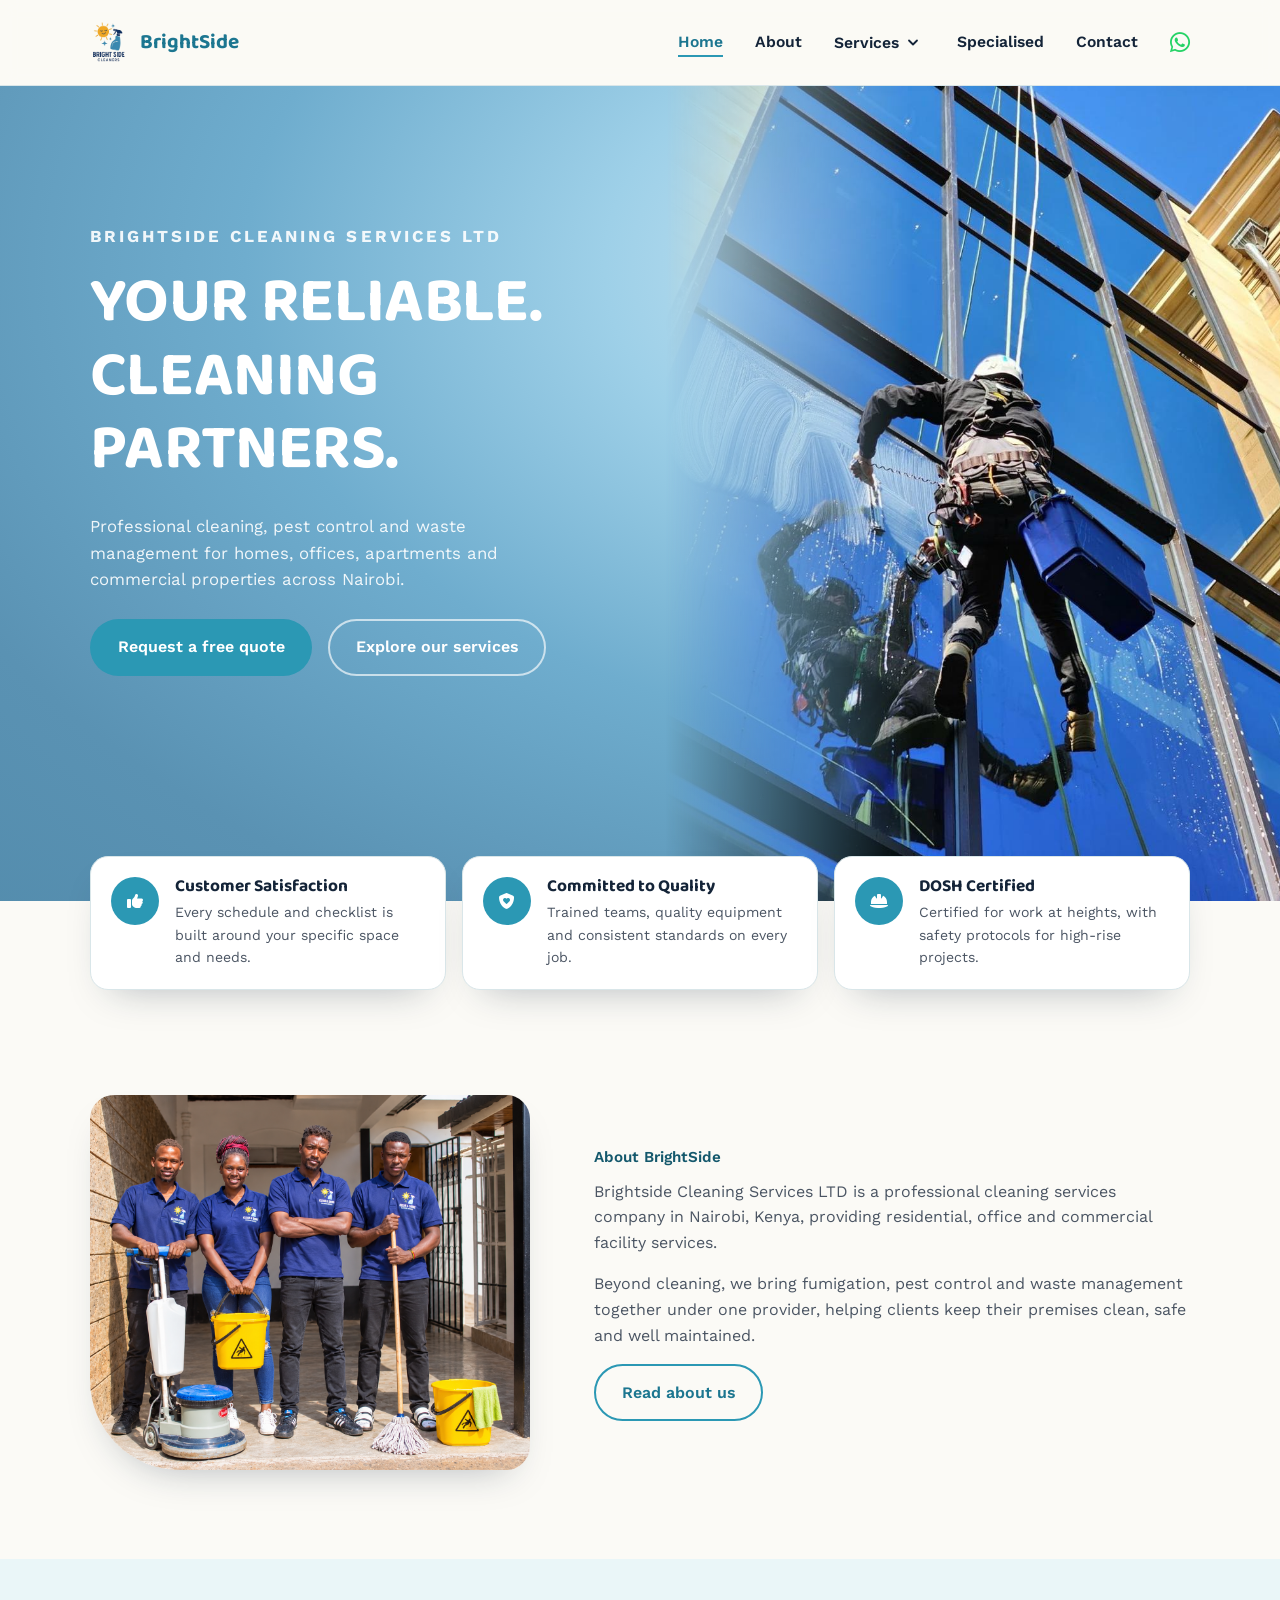
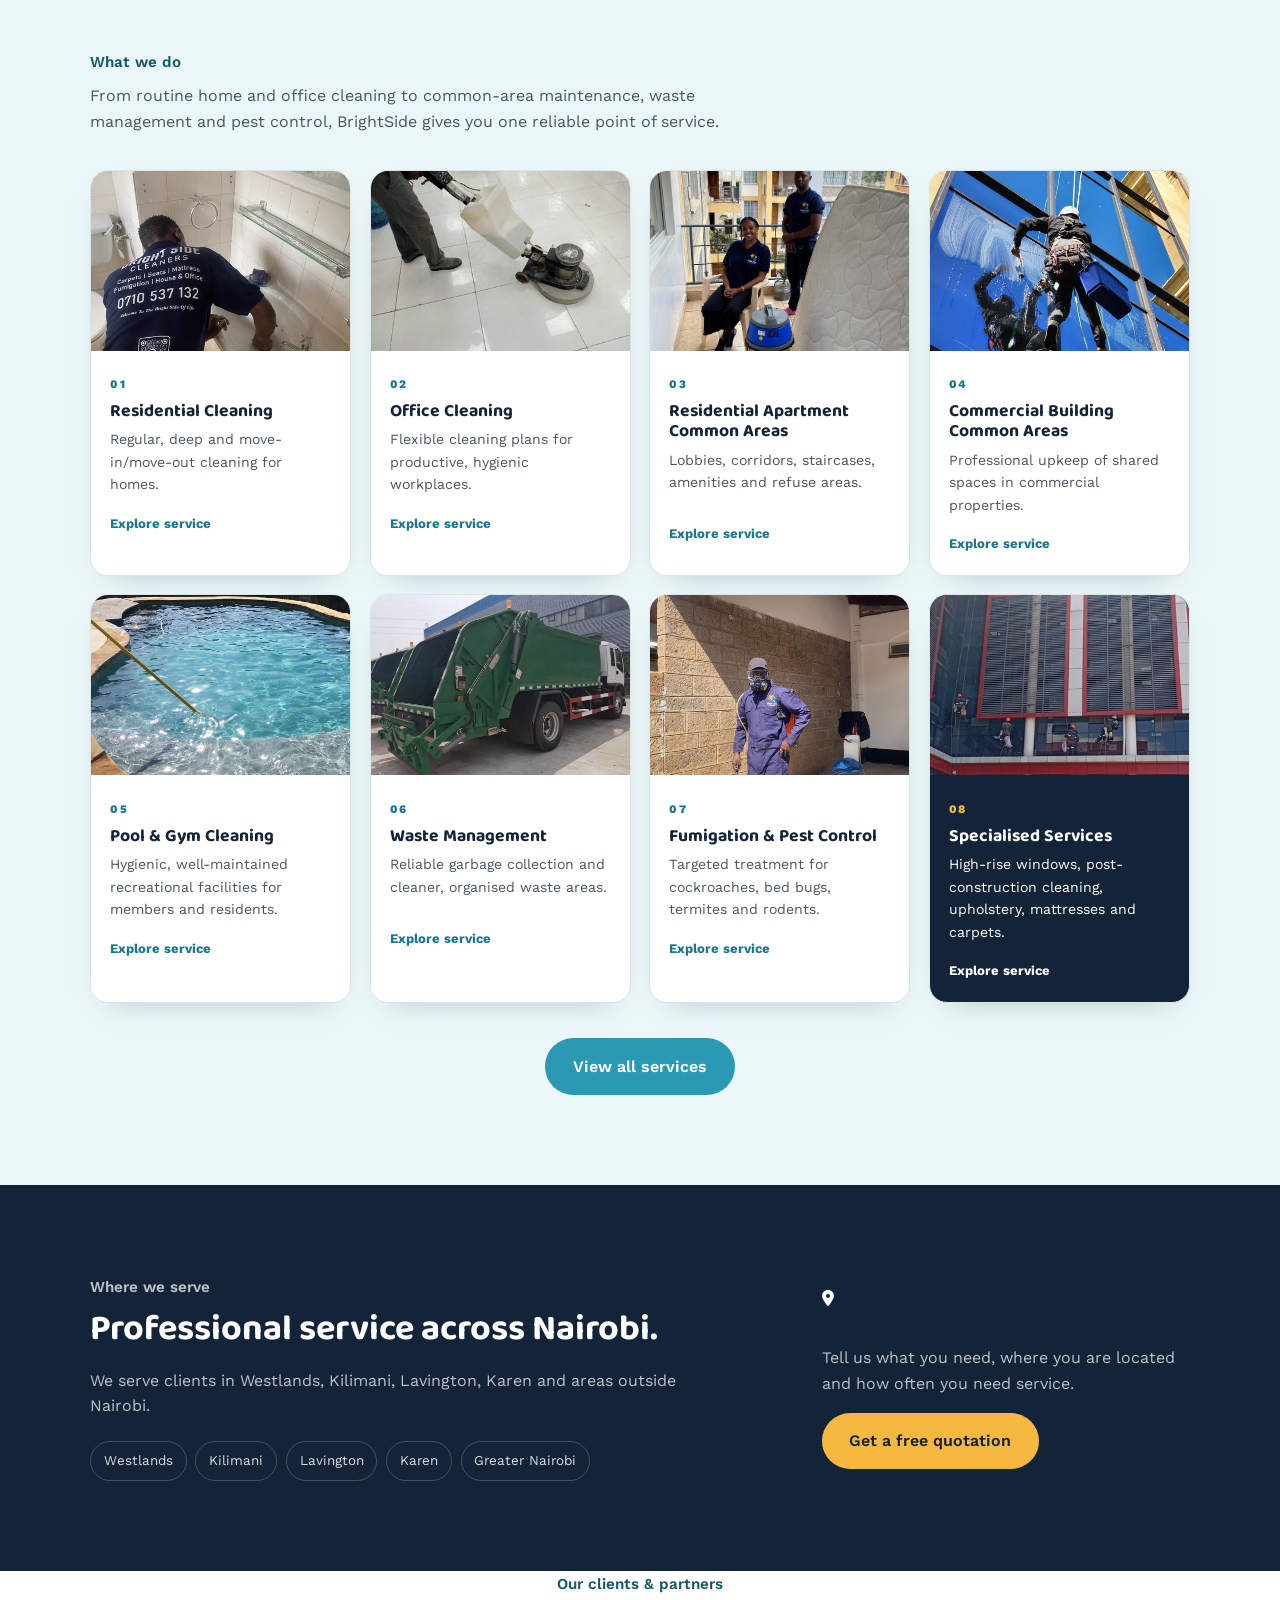
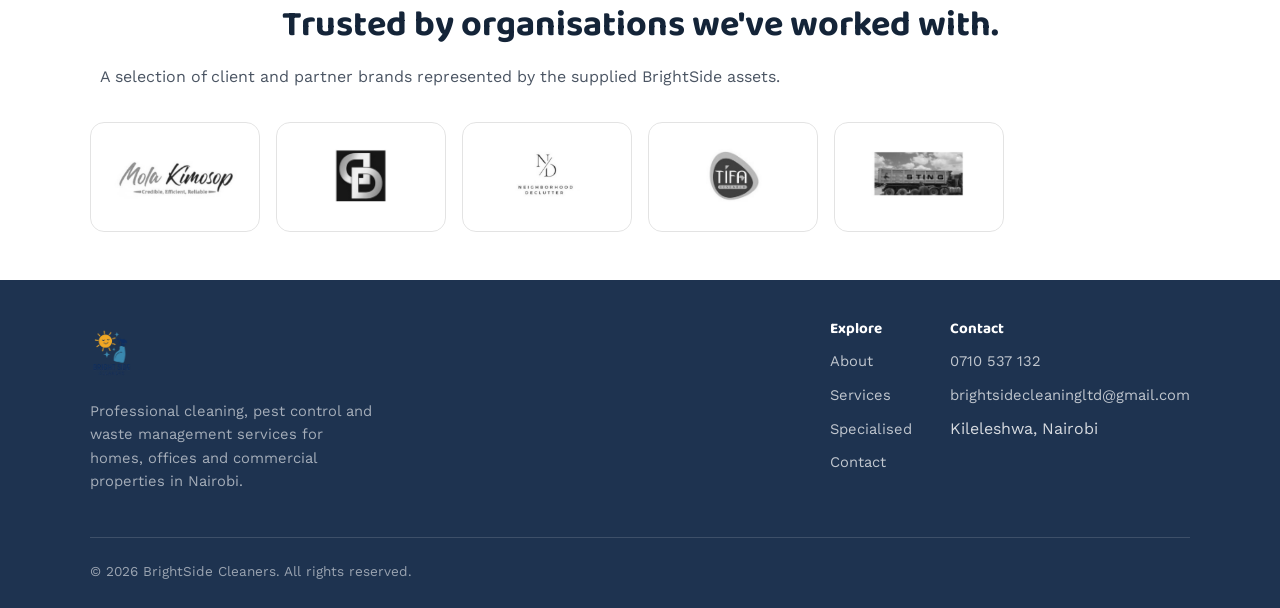
==== index.html @ 04468bd8 "first commit" ====
<!doctype html>
<html lang="en">
<head>
<meta charset="UTF-8"><meta name="viewport" content="width=device-width, initial-scale=1">
<title>BrightSide Cleaners | Professional Cleaning, Pest Control & Waste Management in Nairobi</title><meta name="description" content="BrightSide Cleaning Services LTD provides residential, office, apartment common area, commercial building, pool, gym, fumigation, pest control and waste management services in Nairobi.">
<link rel="icon" href="images/logo.png">
<link rel="preconnect" href="https://fonts.googleapis.com"><link rel="preconnect" href="https://fonts.gstatic.com" crossorigin>
<link href="https://fonts.googleapis.com/css2?family=Baloo+2:wght@500;600;700;800&family=Work+Sans:wght@400;500;600;700&display=swap" rel="stylesheet">
<link rel="stylesheet" href="style.css"><link rel="stylesheet" href="https://cdnjs.cloudflare.com/ajax/libs/font-awesome/6.5.2/css/all.min.css">
</head><body>
<header>
  <nav class="nav">
    <a href="index.html" class="brand" aria-label="BrightSide Cleaners home">
      <img class="brand-mark" src="images/logo.png" alt="BrightSide Cleaners logo"><span>BrightSide</span>
    </a>
    <button class="nav-toggle" id="navToggle" aria-label="Toggle navigation" aria-expanded="false">
      <span></span><span></span><span></span>
    </button>
    <ul class="nav-links" id="navLinks">
      <li><a href="index.html" aria-current="page">Home</a></li>
      <li><a href="about.html">About</a></li>
      <li class="has-dropdown">
  <a href="services.html" class="dropdown-trigger">Services</a>
  <button type="button" class="dropdown-toggle" aria-expanded="false" aria-controls="service-dropdown" aria-label="Toggle services menu">
    <svg class="chevron" width="12" height="12" viewBox="0 0 12 12" fill="none" aria-hidden="true">
      <path d="M2 4.5L6 8.5L10 4.5" stroke="currentColor" stroke-width="1.8" stroke-linecap="round" stroke-linejoin="round"/>
    </svg>
  </button>
  <ul class="service-dropdown" id="service-dropdown">
    <li><a href="services.html#residential">Residential Cleaning</a></li>
    <li><a href="services.html#office">Office Cleaning</a></li>
    <li><a href="services.html#residential-apartments">Residential Apartment Common Areas</a></li>
    <li><a href="services.html#commercial-common-areas">Commercial Building Common Areas</a></li>
    <li><a href="services.html#pool-gym">Pool &amp; Gym Cleaning</a></li>
    <li><a href="services.html#waste-management">Waste Management</a></li>
    <li><a href="services.html#fumigation">Fumigation &amp; Pest Control</a></li>
    <li><a href="services.html#specialised">Specialised Services</a></li>
  </ul>
</li>
      <li><a href="specialised.html">Specialised</a></li>
      <li><a href="contact.html">Contact</a></li>
      <li class="whatsapp-nav"><a href="https://wa.me/254710537132" target="_blank" rel="noopener noreferrer" aria-label="Chat with us on WhatsApp"><i class="fab fa-whatsapp"></i></a></li>
    </ul>
  </nav>
</header>
<main id="top">
<section class="hero-full">
  <div class="hero-media"></div>
  <div class="hero-content"><div class="wrap">
    <p class="hero-kicker">BRIGHTSIDE CLEANING SERVICES LTD</p>
    <h1>Your reliable.<br>Cleaning partners.</h1>
    <p class="hero-lede">Professional cleaning, pest control and waste management for homes, offices, apartments and commercial properties across Nairobi.</p>
    <div class="hero-actions"><a class="btn btn-primary" href="contact.html">Request a free quote</a><a class="btn btn-ghost light" href="services.html">Explore our services</a></div>
  </div></div>
  <div class="hero-photo"><img src="images/highrise-cleaning.jpg" alt="BrightSide technician cleaning high-rise glass"></div>
</section>

<section class="promise-strip reveal">
  <div class="wrap">
    <div class="promise-grid">
      <div class="promise-card">
  <span class="icon-circle">
    <i class="fa-solid fa-thumbs-up"></i>
  </span>
  <div>
    <h3>Customer Satisfaction</h3>
    <p>Every schedule and checklist is built around your specific space and needs.</p>
  </div>
</div>
      <div class="promise-card"><span class="icon-circle"><i class="fa-solid fa-shield-heart"></i></span><div><h3>Committed to Quality</h3><p>Trained teams, quality equipment and consistent standards on every job.</p></div></div>
      <div class="promise-card"><span class="icon-circle"><i class="fa-solid fa-helmet-safety"></i></span><div><h3>DOSH Certified</h3><p>Certified for work at heights, with safety protocols for high-rise projects.</p></div></div>
    </div>
  </div>
</section>

<section class="about reveal">
  <div class="wrap about-split">
    <div class="about-media"><img src="images/tem.png" alt="BrightSide Cleaning Services team on site"></div>
    <div class="about-copy">
      <p class="eyebrow">About BrightSide</p>
      
      <p>Brightside Cleaning Services LTD is a professional cleaning services company in Nairobi, Kenya, providing residential, office and commercial facility services.</p>
      <p>Beyond cleaning, we bring fumigation, pest control and waste management together under one provider, helping clients keep their premises clean, safe and well maintained.</p>
      <a class="btn btn-outline" href="about.html">Read about us</a>
    </div>
  </div>
</section>

<section class="services reveal" id="services">
  <div class="wrap">
    <p class="eyebrow">What we do</p>
    
    <p class="section-intro">From routine home and office cleaning to common-area maintenance, waste management and pest control, BrightSide gives you one reliable point of service.</p>
    <div class="service-card-grid">
      <a class="service-card" href="services.html#residential"><img src="images/bathroom.jpg" alt="Residential cleaning"><div><span class="service-number">01</span><h3>Residential Cleaning</h3><p>Regular, deep and move-in/move-out cleaning for homes.</p><b>Explore service</b></div></a>
      <a class="service-card" href="services.html#office"><img src="images/floor-buffer.jpg" alt="Office cleaning"><div><span class="service-number">02</span><h3>Office Cleaning</h3><p>Flexible cleaning plans for productive, hygienic workplaces.</p><b>Explore service</b></div></a>
      <a class="service-card" href="services.html#residential-apartments"><img src="images/apartment-balcony.jpg" alt="Residential apartment common area cleaning"><div><span class="service-number">03</span><h3>Residential Apartment Common Areas</h3><p>Lobbies, corridors, staircases, amenities and refuse areas.</p><b>Explore service</b></div></a>
      <a class="service-card" href="services.html#commercial-common-areas"><img src="images/highrise-cleaning.jpg" alt="Commercial building cleaning"><div><span class="service-number">04</span><h3>Commercial Building Common Areas</h3><p>Professional upkeep of shared spaces in commercial properties.</p><b>Explore service</b></div></a>
      <a class="service-card" href="services.html#pool-gym"><img src="images/pool.jpg" alt="Facility cleaning and maintenance"><div><span class="service-number">05</span><h3>Pool &amp; Gym Cleaning</h3><p>Hygienic, well-maintained recreational facilities for members and residents.</p><b>Explore service</b></div></a>
      <a class="service-card" href="services.html#waste-management"><img src="images/truck.jpg" alt="Waste collection truck"><div><span class="service-number">06</span><h3>Waste Management</h3><p>Reliable garbage collection and cleaner, organised waste areas.</p><b>Explore service</b></div></a>
      <a class="service-card" href="services.html#fumigation"><img src="images/fumigation-courtyard.jpg" alt="Professional fumigation service"><div><span class="service-number">07</span><h3>Fumigation &amp; Pest Control</h3><p>Targeted treatment for cockroaches, bed bugs, termites and rodents.</p><b>Explore service</b></div></a>
      <a class="service-card featured-service" href="services.html#specialised"><img src="images/window-rope.jpg" alt="Specialised high-rise window cleaning"><div><span class="service-number">08</span><h3>Specialised Services</h3><p>High-rise windows, post-construction cleaning, upholstery, mattresses and carpets.</p><b>Explore service</b></div></a>
    </div>
    <div class="center-action"><a class="btn btn-primary" href="services.html">View all services</a></div>
  </div>
</section>

<section class="coverage reveal">
  <div class="wrap coverage-grid">
    <div><p class="eyebrow">Where we serve</p><h2>Professional service across Nairobi.</h2><p>We serve clients in Westlands, Kilimani, Lavington, Karen and areas outside Nairobi.</p><div class="area-pills"><span>Westlands</span><span>Kilimani</span><span>Lavington</span><span>Karen</span><span>Greater Nairobi</span></div></div>
    <div><i class="fa-solid fa-location-dot"></i><h3>Need a service at your property?</h3><p>Tell us what you need, where you are located and how often you need service.</p><a class="btn btn-sun" href="contact.html">Get a free quotation</a></div>
  </div>
</section>

<section class="partners reveal">
  <div class="wrap">
    <p class="eyebrow">Our clients &amp; partners</p><h2>Trusted by organisations we've worked with.</h2>
    <p class="section-intro">A selection of client and partner brands represented by the supplied BrightSide assets.</p>
    <div class="logo-grid">
      <div class="client-logo"><img src="images/mola.PNG" alt="Mola Kimosop"></div>
      <div class="client-logo"><img src="images/nd.PNG" alt="Neighborhood Declutter"></div>
      <div class="client-logo"><img src="images/NH.PNG" alt="Neighbourhood Declutter"></div>
      <div class="client-logo"><img src="images/tifa.PNG" alt="TIFA Research"></div>
      <div class="client-logo image-wide"><img src="images/sting.PNG" alt="Sting"></div>
    </div>
  </div>
</section>
</main>

<footer>
  <div class="wrap">
    <div class="footer-top">
      <div>
        <div class="footer-brand"><img class="brand-mark" src="images/logo.png" alt="BrightSide Cleaners logo"></div>
        <p style="color:rgba(255,255,255,0.6);max-width:32ch;margin-top:0.9rem;font-size:0.92rem;">Professional cleaning, pest control and waste management services for homes, offices and commercial properties in Nairobi.</p>
      </div>
      <div class="footer-links">
        <div>
          <h4>Explore</h4>
          <ul><li><a href="about.html">About</a></li><li><a href="services.html">Services</a></li><li><a href="specialised.html">Specialised</a></li><li><a href="contact.html">Contact</a></li></ul>
        </div>
        <div>
          <h4>Contact</h4>
          <ul><li><a href="tel:0710537132">0710 537 132</a></li><li><a href="mailto:brightsidecleaningltd@gmail.com">brightsidecleaningltd@gmail.com</a></li><li>Kileleshwa, Nairobi</li></ul>
        </div>
      </div>
    </div>
    <div class="footer-bottom"><span>© <span id="year"></span> BrightSide Cleaners. All rights reserved.</span></div>
  </div>
</footer>
<script src="script.js"></script>

</body></html>
---- style.css ----
:root{
  --teal:        #2B98B4;
  --teal-dark:   #1C7690;
  --teal-deep:   #14586C;
  --navy:        #142438;
  --navy-soft:   #1E3350;
  --sun:         #F5B942;
  --sun-dark:    #E0A227;
  --cream:       #FBFAF6;
  --teal-tint:   #EAF6F8;
  --ink:         #1B2430;
  --ink-soft:    #4B5563;
  --line:        #D9E6E9;
  --radius-blob: 42% 58% 61% 39% / 45% 40% 60% 55%;
  --shadow-soft: 0 18px 40px -22px rgba(20,36,56,0.35);
  --maxw: 1180px;
}

*, *::before, *::after{ box-sizing: border-box; }
html{ scroll-behavior: smooth; }

@media (prefers-reduced-motion: reduce){
  html{ scroll-behavior: auto; }
  *, *::before, *::after{ animation-duration: 0.001ms !important; animation-iteration-count: 1 !important; transition-duration: 0.001ms !important; }
}

body{
  margin: 0;
  font-family: "Work Sans", "Segoe UI", Arial, sans-serif;
  color: var(--ink);
  background: var(--cream);
  line-height: 1.6;
  -webkit-font-smoothing: antialiased;
}

h1, h2, h3, h4{
  font-family: "Baloo 2", "Segoe UI", Arial, sans-serif;
  color: var(--navy);
  line-height: 1.15;
  margin: 0 0 0.5em;
  font-weight: 700;
}

h1{ font-size: clamp(2.3rem, 4.4vw, 3.6rem); }
h2{ font-size: clamp(1.7rem, 2.8vw, 2.4rem); }
h3{ font-size: 1.28rem; }

p{ margin: 0 0 1em; color: var(--ink-soft); max-width: 62ch; }

a{ color: inherit; text-decoration: none; }

img{ max-width: 100%; display: block; }

.wrap{
  max-width: var(--maxw);
  margin: 0 auto;
  padding: 0 clamp(1.25rem, 4vw, 2.5rem);
}

section{ padding: clamp(3.5rem, 7vw, 6rem) 0; }

.eyebrow{
  display: inline-block;
  color: var(--teal-deep);
  font-weight: 600;
  font-size: 0.95rem;
  margin-bottom: 0.6em;
}

.btn{
  display: inline-flex;
  align-items: center;
  gap: 0.5em;
  padding: 0.85em 1.6em;
  border-radius: 999px;
  font-weight: 600;
  font-size: 1rem;
  border: 2px solid transparent;
  cursor: pointer;
  transition: transform 0.18s ease, box-shadow 0.18s ease, background 0.18s ease, color 0.18s ease;
  font-family: inherit;
}
.btn-primary{
  background: var(--teal);
  color: #fff;
}
.btn-primary:hover{ background: var(--teal-dark); transform: translateY(-2px); }
.btn-ghost{
  background: transparent;
  border-color: rgba(255,255,255,0.55);
  color: inherit;
}
.btn-ghost:hover{ border-color: var(--teal); color: var(--teal-dark); }
.btn-sun{
  background: var(--sun);
  color: var(--navy);
}
.btn-sun:hover{ background: var(--sun-dark); transform: translateY(-2px); }


header{
  position: sticky;
  top: 0;
  z-index: 50;
  background: rgba(251,250,246,0.9);
  backdrop-filter: blur(8px);
  border-bottom: 1px solid var(--line);
}
.nav{
  display: flex;
  align-items: center;
  justify-content: space-between;
  padding: 0.9rem clamp(1.25rem, 4vw, 2.5rem);
  max-width: var(--maxw);
  margin: 0 auto;
}
.brand{
  display: flex;
  align-items: center;
  gap: 0.6em;
  font-family: "Baloo 2", sans-serif;
  font-weight: 700;
  font-size: 1.3rem;
  color: var(--navy);
}

.brand-mark{
  height: 56px;
  width: auto;
  max-width: none;
  object-fit: contain;
  flex-shrink: 0;
  display: block;
}
.brand span{ color: var(--teal-dark); }

.nav-links{
  display: flex;
  align-items: center;
  gap: 2rem;
  list-style: none;
  margin: 0;
  padding: 0;
}
.nav-links a{
  font-weight: 600;
  font-size: 0.98rem;
  color: var(--navy);
  position: relative;
  padding: 0.2em 0;
}
.nav-links a::after{
  content: "";
  position: absolute;
  left: 0; right: 100%;
  bottom: -2px;
  height: 2px;
  background: var(--teal);
  transition: right 0.25s ease;
}
.nav-links a:hover::after{ right: 0; }
.nav-links a[aria-current="page"]{ color: var(--teal-dark); }
.nav-links a[aria-current="page"]::after{ right: 0; }

.nav-cta{ display: flex; align-items: center; gap: 1rem; }
.nav-cta .btn .short-label{ display:none; }
.nav-toggle{
  display: none;
  background: none; border: none; cursor: pointer;
  padding: 0.4rem;
}
.nav-toggle span{
  display: block; width: 24px; height: 2px; background: var(--navy);
  margin: 5px 0; transition: transform .2s ease, opacity .2s ease;
}

@media (max-width: 880px){
  .nav-links{
    position: absolute;
    top: 100%; left: 0; right: 0;
    background: var(--cream);
    flex-direction: column;
    align-items: flex-start;
    padding: 1.2rem clamp(1.25rem, 4vw, 2.5rem) 1.6rem;
    border-bottom: 1px solid var(--line);
    gap: 1.1rem;
    display: none;
  }
  .nav-links.open{ display: flex; }
  .nav-toggle{ display: block; }
  .nav-cta .btn{ padding: 0.7em 1.1em; font-size: 0.9rem; white-space: nowrap; }
  .nav-cta .btn .full-number{ display:none; }
  .nav-cta .btn .short-label{ display:inline; }
  .brand-mark{ height: 44px; }
}


.hero-full{
  position: relative;
  min-height: min(78vh, 640px);
  display: flex;
  align-items: flex-start;
  overflow: hidden;
}
.hero-media{
  position: absolute;
  inset: 0;
  z-index: 0;
  background: radial-gradient(
    140% 140% at 78% 22%,
    #D6ECF7 0%,
    #9ED0E8 22%,
    #6FADCE 42%,
    #5A92B3 65%,
    #4C86A6 100%
  );
}
.hero-content{
  position: relative;
  z-index: 2;
  width: 100%;
  padding: clamp(2rem, 4vw, 3rem) 0 clamp(6rem, 12vw, 8.5rem);
}
.hero-content h1{
  color: #fff;
  font-size: clamp(2.4rem, 5.2vw, 4rem);
  text-transform: uppercase;
  letter-spacing: -0.01em;
  max-width: 14ch;
  margin-bottom: 0.4em;
}
.hero-content p{
  color: rgba(255,255,255,0.9);
  max-width: 46ch;
  font-size: 1.05rem;
}
.hero-content .hero-actions{ display: flex; gap: 1rem; margin-top: 1.6rem; flex-wrap: wrap; }
.btn-ghost.light{ border-color: rgba(255,255,255,0.65); color: #fff; }
.btn-ghost.light:hover{ border-color: var(--sun); color: var(--sun); }


.hero-photo{
  position: absolute;
  top: 0;
  bottom: 0;
  right: 0;
  width: min(48%, 640px);
  z-index: 1;
  pointer-events: none;
}
.hero-photo img{
  width: 100%;
  height: 100%;
  object-fit: cover;
  object-position: center 35%;
  -webkit-mask-image: linear-gradient(to right, transparent 0%, #000 40%);
  mask-image: linear-gradient(to right, transparent 0%, #000 40%);
}


@media (max-width: 900px){
  .hero-photo{ width: 46%; }
  .hero-photo img{ object-position: 60% 30%; }
  .hero-content .wrap{ padding-right: 44%; }
  .hero-content h1{ font-size: clamp(1.6rem, 6.2vw, 3rem); }
  .hero-content p{ font-size: 0.95rem; }
  .hero-content .btn{ padding: 0.7em 1.2em; font-size: 0.92rem; }
}


.icon-row{
  position: relative;
  z-index: 2;
  margin-top: clamp(-4.5rem, -8vw, -3.2rem);
  margin-bottom: clamp(2rem, 5vw, 3.5rem);
  display: grid;
  grid-template-columns: repeat(3, 1fr);
  gap: 1.4rem;
}
.icon-card{
  background: var(--navy);
  border-radius: 20px;
  padding: 1.8rem 1.6rem;
  box-shadow: var(--shadow-soft);
}
.icon-card h3, .icon-card p{ color: #fff; }
.icon-card p{ color: rgba(255,255,255,0.68); font-size: 0.92rem; margin: 0; }
.icon-card.light{
  background: #fff;
  box-shadow: none;
  border: 1px solid var(--line);
  padding: 1.6rem 1.4rem;
}
.icon-card.light h3{ color: var(--navy); }
.icon-card.light p{ color: var(--ink-soft); }
.icon-circle{
  display: inline-flex;
  align-items: center;
  justify-content: center;
  width: 52px; height: 52px;
  border-radius: 50%;
  background: var(--teal);
  margin-bottom: 1rem;
}
.icon-circle svg{ width: 24px; height: 24px; }
.icon-circle.teal{ background: var(--teal); }
@media (max-width: 780px){
  .icon-row{ grid-template-columns: 1fr; margin-top: clamp(-2.4rem, -6vw, -1.6rem); }
}


.quote-banner{
  display: grid;
  grid-template-columns: 1fr 1fr;
  background: var(--navy);
  border-radius: 0;
  overflow: hidden;
}
.quote-copy{ display: flex; align-items: center; }
.quote-inner{
  padding: clamp(2.6rem, 6vw, 4rem) clamp(1.5rem, 5vw, 4rem);
  max-width: 480px;
  margin-left: auto;
}
.quote-inner h2{ color: #fff; text-transform: uppercase; }
.quote-inner p{ color: rgba(255,255,255,0.72); }
.quote-media img{ width: 100%; height: 100%; object-fit: cover; min-height: 320px; }
@media (max-width: 780px){
  .quote-banner{ grid-template-columns: 1fr; }
  .quote-media img{ min-height: 240px; }
  .quote-inner{ margin: 0; max-width: none; }
}


.hero{
  padding-top: clamp(3rem, 7vw, 5rem);
  position: relative;
  overflow: hidden;
}
.hero .wrap{
  display: grid;
  grid-template-columns: 1.05fr 0.85fr;
  gap: clamp(2rem, 5vw, 4rem);
  align-items: center;
}
.hero-copy .stats{
  display: flex;
  gap: clamp(1.4rem, 3vw, 2.6rem);
  margin-top: 2rem;
  flex-wrap: wrap;
}
.hero-copy .stat b{
  display: block;
  font-family: "Baloo 2", sans-serif;
  font-size: 1.7rem;
  color: var(--teal-deep);
}
.hero-copy .stat span{
  font-size: 0.88rem;
  color: var(--ink-soft);
}
.hero-actions{ display: flex; gap: 1rem; margin-top: 2rem; flex-wrap: wrap; }

.hero-visual{
  position: relative;
  display: flex;
  justify-content: center;
}
.hero-blob{
  position: relative;
  width: min(100%, 380px);
}
.hero-blob img{
  width: 100%;
  aspect-ratio: 3/4;
  object-fit: cover;
  border-radius: var(--radius-blob);
  box-shadow: var(--shadow-soft);
}
.hero-blob::before{
  content:"";
  position: absolute;
  inset: -18px;
  border-radius: var(--radius-blob);
  border: 2px dashed rgba(43,152,180,0.45);
  z-index: -1;
}
.hero-badge{
  position: absolute;
  bottom: -18px;
  left: -28px;
  background: #fff;
  border-radius: 18px;
  box-shadow: var(--shadow-soft);
  padding: 0.9rem 1.15rem;
  display: flex;
  align-items: center;
  gap: 0.7rem;
  max-width: 210px;
}
.hero-badge svg{ width: 34px; height: 34px; flex-shrink: 0; }
.hero-badge strong{ display:block; font-size: 0.92rem; color: var(--navy); }
.hero-badge small{ color: var(--ink-soft); font-size: 0.78rem; }

.wave{
  display: block;
  width: 100%;
  line-height: 0;
  margin-top: clamp(2.5rem, 6vw, 4rem);
}
.wave svg{ width: 100%; height: auto; display:block; }


.page-hero{
  background: var(--teal-tint);
  padding: clamp(2.6rem, 6vw, 3.8rem) 0 clamp(2rem, 5vw, 3rem);
}
.page-hero .crumb{
  font-size: 0.88rem;
  color: var(--teal-deep);
  font-weight: 600;
  margin-bottom: 0.9rem;
}
.page-hero .crumb a{ color: var(--ink-soft); }
.page-hero .crumb a:hover{ color: var(--teal-deep); }
.page-hero h1{ margin-bottom: 0.4em; }
.page-hero p{ max-width: 60ch; }


.about .wrap{
  display: grid;
  grid-template-columns: 0.85fr 1.15fr;
  gap: clamp(2rem, 5vw, 4rem);
  align-items: center;
}
.about-media{
  position: relative;
}
.about-media img{
  border-radius: 24px 24px 24px 90px;
  box-shadow: var(--shadow-soft);
  width: 100%;
  object-fit: cover;
  aspect-ratio: 4/3.4;
}
.about-media .dot-field{
  position: absolute;
  bottom: -22px;
  right: -22px;
  width: 92px;
  height: 92px;
  z-index: -1;
}
.value-list{
  list-style: none;
  margin: 1.5rem 0 0;
  padding: 0;
  display: grid;
  gap: 0.9rem;
}
.value-list li{
  display: flex;
  gap: 0.8rem;
  align-items: flex-start;
  padding-bottom: 0.9rem;
  border-bottom: 1px solid var(--line);
}
.value-list li:last-child{ border-bottom: none; }
.value-list svg{ width: 22px; height: 22px; flex-shrink: 0; margin-top: 0.15rem; color: var(--teal); }
.value-list b{ color: var(--navy); }


.services{ background: var(--teal-tint); }
.tab-row{
  display: flex;
  flex-wrap: wrap;
  gap: 0.6rem;
  margin: 2rem 0 2.4rem;
}
.tab-btn{
  border: 2px solid var(--teal);
  background: transparent;
  color: var(--teal-deep);
  padding: 0.6em 1.3em;
  border-radius: 999px;
  font-family: "Baloo 2", sans-serif;
  font-weight: 600;
  font-size: 0.98rem;
  cursor: pointer;
  transition: background .18s ease, color .18s ease;
}
.tab-btn.active, .tab-btn:hover{
  background: var(--teal);
  color: #fff;
}
.tab-panels{ position: relative; }
.tab-panel{
  display: none;
  grid-template-columns: 1fr 1fr;
  gap: clamp(1.6rem, 4vw, 3rem);
  align-items: center;
}
.tab-panel.active{ display: grid; }
.tab-panel img{
  border-radius: 20px;
  box-shadow: var(--shadow-soft);
  aspect-ratio: 4/3.2;
  object-fit: cover;
  width: 100%;
}
.tab-panel ul{
  list-style: none;
  margin: 1.2rem 0 0;
  padding: 0;
  display: grid;
  gap: 0.8rem;
}
.tab-panel ul li{
  padding-left: 1.6rem;
  position: relative;
  color: var(--ink-soft);
}
.tab-panel ul li::before{
  content: "";
  position: absolute;
  left: 0; top: 0.55em;
  width: 8px; height: 8px;
  border-radius: 50%;
  background: var(--sun);
}
.tab-panel ul li b{ color: var(--navy); }


.why .wrap > p{ max-width: 60ch; }
.why-grid{
  display: grid;
  grid-template-columns: repeat(auto-fit, minmax(230px, 1fr));
  gap: 0;
  margin-top: 2.2rem;
  border-top: 1px solid var(--line);
  border-left: 1px solid var(--line);
}
.why-item{
  padding: 1.8rem 1.6rem;
  border-right: 1px solid var(--line);
  border-bottom: 1px solid var(--line);
}
.why-item svg{ width: 30px; height: 30px; color: var(--teal); margin-bottom: 0.8rem; }
.why-item h3{ margin-bottom: 0.35em; font-size: 1.1rem; }
.why-item p{ font-size: 0.94rem; margin: 0; }


.specialized{ background: var(--navy); color: #fff; }
.specialized h2, .specialized .eyebrow{ color: #fff; }
.specialized .eyebrow{ color: var(--sun); }
.specialized > .wrap > p{ color: rgba(255,255,255,0.75); }
.zig{
  display: grid;
  grid-template-columns: 1fr 1fr;
  gap: clamp(1.8rem, 5vw, 3.4rem);
  align-items: center;
  padding: 2.6rem 0;
  border-bottom: 1px solid rgba(255,255,255,0.12);
}
.zig:last-child{ border-bottom: none; }
.zig:nth-child(even) .zig-media{ order: 2; }
.zig-media img{
  border-radius: 18px;
  aspect-ratio: 5/3.6;
  object-fit: cover;
  box-shadow: 0 24px 50px -20px rgba(0,0,0,0.55);
}
.zig-text h3{ color: #fff; }
.zig-text p{ color: rgba(255,255,255,0.72); }


.contact{ background: var(--cream); }
.contact .wrap{
  display: grid;
  grid-template-columns: 1fr 1fr;
  gap: clamp(2rem, 5vw, 4rem);
  align-items: stretch;
}
.contact-card{
  background: var(--teal);
  color: #fff;
  border-radius: 24px;
  padding: clamp(1.8rem, 4vw, 2.6rem);
  display: flex;
  flex-direction: column;
  justify-content: space-between;
}
.contact-card h3{ color: #fff; }
.contact-list{ list-style: none; margin: 1.4rem 0 0; padding: 0; display: grid; gap: 1.1rem; }
.contact-list li{ display: flex; gap: 0.8rem; align-items: center; }
.contact-list svg{ width: 22px; height: 22px; flex-shrink: 0; }
.contact-list a, .contact-list span{ font-weight: 600; }

.form-card{
  background: #fff;
  border-radius: 24px;
  padding: clamp(1.8rem, 4vw, 2.6rem);
  box-shadow: var(--shadow-soft);
}
.form-row{ display: grid; gap: 1rem; margin-top: 1.2rem; }
.form-row.two{ grid-template-columns: 1fr 1fr; }
label{ display: block; font-size: 0.85rem; font-weight: 600; color: var(--navy); margin-bottom: 0.35em; }
input, select, textarea{
  width: 100%;
  padding: 0.75em 0.9em;
  border-radius: 10px;
  border: 1.5px solid var(--line);
  font-family: inherit;
  font-size: 0.96rem;
  background: var(--cream);
  color: var(--ink);
}
input:focus, select:focus, textarea:focus{
  outline: 2px solid var(--teal);
  outline-offset: 1px;
}
textarea{ resize: vertical; min-height: 90px; }
.form-note{ font-size: 0.82rem; margin-top: 0.9rem; color: var(--ink-soft); }


.teaser-grid{
  display: grid;
  grid-template-columns: repeat(auto-fit, minmax(240px, 1fr));
  gap: 1.6rem;
  margin-top: 2.2rem;
}
.teaser-card{
  background: #fff;
  border-radius: 20px;
  overflow: hidden;
  box-shadow: var(--shadow-soft);
  display: flex;
  flex-direction: column;
  transition: transform 0.2s ease;
}
.teaser-card:hover{ transform: translateY(-4px); }
.teaser-card img{ aspect-ratio: 4/2.8; object-fit: cover; width: 100%; }
.teaser-card .teaser-body{ padding: 1.4rem 1.4rem 1.6rem; display:flex; flex-direction:column; gap: 0.5rem; flex: 1; }
.teaser-card h3{ margin-bottom: 0; }
.teaser-card p{ font-size: 0.94rem; margin: 0; flex: 1; }
.teaser-card .teaser-link{
  color: var(--teal-deep);
  font-weight: 600;
  font-size: 0.92rem;
  display: inline-flex;
  align-items: center;
  gap: 0.3em;
  margin-top: 0.4rem;
}
.teaser-card .teaser-link svg{ width: 16px; height: 16px; transition: transform 0.18s ease; }
.teaser-card:hover .teaser-link svg{ transform: translateX(3px); }


.cta-banner{
  background: var(--navy);
  color: #fff;
  border-radius: 28px;
  padding: clamp(2.2rem, 5vw, 3.4rem);
  display: flex;
  flex-wrap: wrap;
  align-items: center;
  justify-content: space-between;
  gap: 1.6rem;
}
.cta-banner h2{ color: #fff; margin-bottom: 0.3em; }
.cta-banner p{ color: rgba(255,255,255,0.72); margin: 0; }


.partners{ padding-top: 0; padding-bottom: clamp(2rem, 5vw, 3rem); }
.partners .wrap{ text-align: center; }
.partners p.label{
  text-transform: none;
  color: var(--ink-soft);
  font-weight: 600;
  margin-bottom: 1.4rem;
}
.partners-row{
  display: flex;
  flex-wrap: wrap;
  justify-content: center;
  gap: clamp(1.6rem, 5vw, 3.2rem);
  align-items: center;
}
.partners-row span{
  font-family: "Baloo 2", sans-serif;
  font-weight: 600;
  color: var(--ink-soft);
  opacity: 0.8;
  font-size: 1.05rem;
}


footer{
  background: var(--navy-soft);
  color: rgba(255,255,255,0.82);
  padding: 2.6rem 0 1.6rem;
}
.footer-top{
  display: flex;
  flex-wrap: wrap;
  gap: 2rem;
  justify-content: space-between;
  align-items: flex-start;
  padding-bottom: 1.8rem;
  border-bottom: 1px solid rgba(255,255,255,0.14);
}
.footer-brand{ display: flex; align-items: center; gap: 0.6em; font-family:"Baloo 2",sans-serif; font-weight:700; font-size:1.2rem; color:#fff; }
.footer-brand .brand-mark{ height: 64px; width: auto; max-width: none; object-fit: contain; }
.footer-links{ display: flex; gap: 2.4rem; flex-wrap: wrap; }
.footer-links ul{ list-style: none; margin: 0.6rem 0 0; padding: 0; display: grid; gap: 0.5rem; }
.footer-links h4{ color: #fff; font-size: 0.95rem; margin: 0; }
.footer-links a{ color: rgba(255,255,255,0.72); font-size: 0.92rem; }
.footer-links a:hover{ color: var(--sun); }
.footer-bottom{
  display: flex;
  justify-content: space-between;
  flex-wrap: wrap;
  gap: 0.6rem;
  padding-top: 1.4rem;
  font-size: 0.85rem;
  color: rgba(255,255,255,0.55);
}


.reveal{
  opacity: 0;
  transform: translateY(18px);
  transition: opacity 0.6s ease, transform 0.6s ease;
}
.reveal.in{ opacity: 1; transform: none; }


@media (max-width: 900px){
  .hero .wrap{ grid-template-columns: 1fr; }
  .hero-visual{ order: -1; }
  .about .wrap{ grid-template-columns: 1fr; }
  .contact .wrap{ grid-template-columns: 1fr; }
  .tab-panel{ grid-template-columns: 1fr; }
  .zig, .zig:nth-child(even){ grid-template-columns: 1fr; }
  .zig-media{ order: -1 !important; }
  .form-row.two{ grid-template-columns: 1fr; }
}


.nav-cta .btn-primary{
  background: transparent;
  color: #25D366;
  box-shadow: none;
  border: none;
  padding: 0;
  border-radius: 0;
  font-size: 1.8rem;
  line-height: 1;
}
.nav-cta .btn-primary:hover{
  background: transparent;
  color: #128C7E;
  transform: none;
  box-shadow: none;
}
.nav-cta .btn-primary .full-number,
.nav-cta .btn-primary .short-label{
  display: none;
}
.nav-cta .btn-primary i{
  display: block;
}


.nav-links .whatsapp-nav a{
  color: #25D366;
  font-size: 1.45rem;
  display: flex;
  align-items: center;
  padding: 0;
}
.nav-links .whatsapp-nav a::after{
  display: none;
}
.nav-links .whatsapp-nav a:hover{
  color: #128C7E;
}
.nav-links .whatsapp-nav a:hover::after{
  display: none;
}


/* ---------- Contact page (redesign) ---------- */
.btn-wa{ background:#25D366; color:#fff; }
.btn-wa:hover{ background:#1DA851; transform:translateY(-2px); }

.ct-hero{ background:var(--navy); padding:clamp(2.6rem,6vw,4rem) 0 clamp(5rem,10vw,7rem); }
.ct-hero .crumb{ color:var(--sun); font-size:0.88rem; font-weight:600; margin-bottom:0.9rem; }
.ct-hero .crumb a{ color:rgba(255,255,255,0.7); }
.ct-hero h1{ color:#fff; max-width:16ch; }
.ct-hero p{ color:rgba(255,255,255,0.75); }
.ct-hero .ct-quick{ display:flex; flex-wrap:wrap; gap:0.8rem; margin-top:1.4rem; }
.ct-hero .btn-ghost{ border-color:rgba(255,255,255,0.4); color:#fff; }
.ct-hero .btn-ghost:hover{ border-color:var(--sun); color:var(--sun); }

.ct-main{ position:relative; z-index:2; padding-top:0; margin-top:clamp(-4.5rem,-7vw,-3rem); }
.ct-grid{ display:grid; grid-template-columns:1.3fr 0.7fr; gap:clamp(1.4rem,3vw,2.2rem); align-items:start; }

.ct-form{
  background:#fff;
  border:1px solid var(--line);
  border-radius:24px;
  padding:clamp(1.6rem,4vw,2.4rem);
  box-shadow:var(--shadow-soft);
}
.ct-form h2{ font-size:1.6rem; margin-bottom:0.3em; }
.ct-form fieldset{ border:0; padding:0; margin:1.4rem 0 0; min-width:0; }
.ct-form legend{ font-size:0.85rem; font-weight:600; color:var(--navy); margin-bottom:0.6em; padding:0; }
.chips{ display:flex; flex-wrap:wrap; gap:0.5rem; }
.chip{ position:relative; margin:0; }
.chip input{ position:absolute; opacity:0; width:1px; height:1px; padding:0; border:0; }
.chip span{
  display:inline-block;
  padding:0.5em 1em;
  border:1.5px solid var(--line);
  border-radius:999px;
  font-size:0.9rem;
  font-weight:500;
  color:var(--ink-soft);
  background:var(--cream);
  cursor:pointer;
  transition:background 0.18s ease, color 0.18s ease, border-color 0.18s ease;
}
.chip span:hover{ border-color:var(--teal); }
.chip input:checked + span{ background:var(--teal); border-color:var(--teal); color:#fff; }
.chip input:focus-visible + span{ outline:2px solid var(--navy); outline-offset:2px; }
.ct-send{ width:100%; justify-content:center; margin-top:1.4rem; font-size:1.02rem; }

.ct-side{ display:grid; gap:1.2rem; }
.ct-card{ background:#fff; border:1px solid var(--line); border-radius:20px; padding:1.5rem; }
.ct-card h3{ font-size:1.1rem; margin-bottom:0; }
.ct-links{ list-style:none; margin:1rem 0 0; padding:0; display:grid; gap:0.9rem; }
.ct-links li{ display:flex; gap:0.8rem; align-items:center; font-weight:600; color:var(--navy); overflow-wrap:anywhere; }
.ct-ico{
  flex:0 0 auto;
  width:38px; height:38px;
  border-radius:50%;
  background:var(--teal-tint);
  color:var(--teal-deep);
  display:grid; place-items:center;
}
.ct-ico svg{ width:20px; height:20px; }
.ct-steps{ list-style:none; counter-reset:step; margin:1rem 0 0; padding:0; display:grid; gap:1rem; }
.ct-steps li{ counter-increment:step; display:flex; gap:0.8rem; align-items:flex-start; font-size:0.93rem; color:var(--ink-soft); }
.ct-steps li::before{
  content:counter(step);
  flex:0 0 auto;
  width:26px; height:26px;
  border-radius:50%;
  background:var(--sun);
  color:var(--navy);
  font-weight:700;
  font-size:0.85rem;
  display:grid; place-items:center;
}

@media (max-width: 900px){
  .ct-grid{ grid-template-columns:1fr; }
}


/* ---------- Contact page: pin drop map ---------- */
.pin-block{ margin-top:1.2rem; }
.pin-head{ display:flex; flex-wrap:wrap; align-items:center; justify-content:space-between; gap:0.6rem; margin-bottom:0.6rem; }
.pin-label{ font-size:0.85rem; font-weight:600; color:var(--navy); }
.pin-actions{ display:flex; gap:0.5rem; }
.pin-btn{
  border:1.5px solid var(--teal);
  background:transparent;
  color:var(--teal-deep);
  padding:0.4em 0.9em;
  border-radius:999px;
  font-family:inherit;
  font-weight:600;
  font-size:0.85rem;
  cursor:pointer;
  transition:background 0.18s ease, color 0.18s ease;
}
.pin-btn:hover{ background:var(--teal); color:#fff; }
.pin-map{
  height:260px;
  border-radius:14px;
  border:1.5px solid var(--line);
  isolation:isolate;
  background:var(--teal-tint);
}
.ct-pin-wrap{ background:transparent; border:0; }
.ct-pin{
  display:block;
  width:26px; height:26px;
  background:var(--teal);
  border:3px solid #fff;
  border-radius:50% 50% 50% 0;
  transform:rotate(-45deg);
  box-shadow:0 4px 10px rgba(20,36,56,0.4);
}

/* ===== BrightSide 2026 content refresh ===== */
.hero-kicker{color:rgba(255,255,255,.8);font-size:.78rem;letter-spacing:.18em;font-weight:700;margin:0 0 1rem}
.hero-lede{color:rgba(255,255,255,.86);font-size:1.08rem;max-width:55ch;margin:1rem 0 1.5rem}

/* ----- Services dropdown: opens/closes only via the arrow button ----- */
.nav-links>li.has-dropdown{position:relative;display:flex;align-items:center;gap:2px}

.dropdown-toggle{
  background:none;border:0;padding:6px;cursor:pointer;
  color:var(--navy);display:inline-flex;align-items:center;
  border-radius:6px;transition:background .2s;
}
.dropdown-toggle:hover{background:rgba(20,36,56,.07)}
.dropdown-toggle:focus-visible{outline:2px solid var(--teal);outline-offset:2px}

.chevron{transition:transform .25s ease}
.has-dropdown.open .chevron{transform:rotate(180deg)}

.service-dropdown{position:absolute;top:calc(100% + 1rem);right:-1rem;width:300px;background:#fff;border:1px solid var(--line);border-radius:16px;padding:.65rem;list-style:none;margin:0;box-shadow:0 18px 45px -25px rgba(20,36,56,.45);opacity:0;visibility:hidden;transform:translateY(8px);transition:.2s ease;z-index:100}
.has-dropdown.open .service-dropdown{opacity:1;visibility:visible;transform:translateY(0)}
.service-dropdown li a{display:block!important;padding:.62rem .75rem!important;border-radius:10px;font-size:.88rem!important;font-weight:600}
.service-dropdown li a:hover{background:var(--teal-tint);color:var(--teal-dark)}
.service-dropdown li a::after{display:none!important}

.promise-strip{padding:0 0 1rem;background:var(--cream)}
.promise-grid{display:grid;grid-template-columns:repeat(3,1fr);gap:1rem;margin-top:-2.8rem;position:relative;z-index:5}
.promise-card{background:#fff;border:1px solid var(--line);border-radius:18px;padding:1.25rem;display:flex;gap:1rem;box-shadow:var(--shadow-soft)}
.promise-card .icon-circle{flex:0 0 48px;width:48px;height:48px}
.promise-card .icon-circle i{font-size:1rem;color:#fff}
.promise-card h3{font-size:1.08rem;margin-bottom:.25rem}
.promise-card p{font-size:.88rem;margin:0}
.about-split{display:grid;grid-template-columns:1fr 1fr;gap:clamp(2rem,6vw,5rem);align-items:center}
.btn-outline{border:2px solid var(--teal);color:var(--teal-dark);background:transparent}
.btn-outline:hover{background:var(--teal);color:#fff;transform:translateY(-2px)}
.section-intro{max-width:70ch}
.service-card-grid{display:grid;grid-template-columns:repeat(4,1fr);gap:1.15rem;margin-top:2.2rem}
.service-card{background:#fff;border:1px solid var(--line);border-radius:18px;overflow:hidden;box-shadow:0 12px 30px -24px rgba(20,36,56,.5);transition:transform .2s,box-shadow .2s}
.service-card:hover{transform:translateY(-5px);box-shadow:0 22px 45px -28px rgba(20,36,56,.55)}
.service-card img{width:100%;height:180px;object-fit:cover}
.service-card>div{padding:1.2rem}
.service-number{font-size:.72rem;font-weight:800;letter-spacing:.12em;color:var(--teal-dark)}
.service-card h3{font-size:1.1rem;margin:.35rem 0 .45rem}
.service-card p{font-size:.88rem;min-height:4.1em}
.service-card b{font-size:.82rem;color:var(--teal-dark)}
.featured-service{background:var(--navy)}
.featured-service h3,.featured-service p,.featured-service b{color:#fff}
.featured-service .service-number{color:var(--sun)}
.center-action{text-align:center;margin-top:2.2rem}
.coverage{background:var(--navy);color:#fff}
.coverage h2{color:#fff}.coverage p{color:rgba(255,255,255,.72)}
.coverage-grid{display:grid;grid-template-columns:1.3fr .7fr;gap:3rem;align-items:center}
.area-pills{display:flex;flex-wrap:wrap;gap:.55rem;margin-top:1.4rem}
.area-pills span{padding:.5rem .8rem;border:1px solid rgba(255,255,255,.2);border-radius:999px;color:rgba(255,255,255,.85);font-size:.84rem}
.coverage-panel{padding:1.7rem;border:1px solid rgba(255,255,255,.15);border-radius:20px;background:rgba(255,255,255,.05)}
.coverage-panel>i{font-size:1.7rem;color:var(--sun);margin-bottom:1rem}.coverage-panel h3{color:#fff}
.partners{background:#fff}
.logo-grid{display:grid;grid-template-columns:repeat(6,1fr);gap:1rem;margin-top:2rem}
.client-logo{height:110px;border:1px solid var(--line);border-radius:14px;background:#fff;display:flex;align-items:center;justify-content:center;padding:1rem;filter:grayscale(1);transition:.2s}
.client-logo:hover{filter:grayscale(0);transform:translateY(-3px)}
.client-logo img{max-width:100%;max-height:72px;width:auto;object-fit:contain}
.client-logo.image-wide img{max-width:150px}

.about-intro{padding:clamp(4rem,8vw,7rem) 0 3rem}
.about-intro-grid{display:grid;grid-template-columns:1.05fr .95fr;gap:clamp(2rem,7vw,6rem);align-items:center}
.about-intro h1{font-size:clamp(2.6rem,5vw,4.5rem)}
.lead{font-size:1.12rem!important;line-height:1.7}
.about-feature-image{border-radius:28px;overflow:hidden;box-shadow:var(--shadow-soft)}
.about-feature-image img{width:100%;height:460px;object-fit:cover}
.about-services-summary{background:var(--teal-tint)}
.about-services-summary p{max-width:80ch}
.mini-stat-grid{display:grid;grid-template-columns:repeat(3,1fr);gap:1rem;margin-bottom:2.2rem}
.mini-stat-grid>div{background:#fff;padding:1.35rem;border:1px solid var(--line);border-radius:16px}
.mini-stat-grid strong{color:var(--teal);font-size:.8rem;letter-spacing:.12em}
.mini-stat-grid h3{margin:.35rem 0}
.mini-stat-grid p{margin:0;font-size:.9rem}
.mission-vision{background:var(--navy)}
.mv-grid{display:grid;grid-template-columns:1fr 1fr;gap:1.25rem}
.mv-grid article{background:#fff;border-radius:22px;padding:2rem}
.mv-grid h2{margin-bottom:.65rem}
.mv-icon{width:50px;height:50px;border-radius:50%;display:grid;place-items:center;background:var(--teal-tint);color:var(--teal-dark);margin-bottom:1.1rem}
.why{background:var(--cream)}
.why-grid{display:grid;grid-template-columns:repeat(3,1fr);gap:1px;background:var(--line);border:1px solid var(--line);border-radius:18px;overflow:hidden;margin-top:2.2rem}
.why-item{background:#fff;padding:1.5rem}
.why-item>i{font-size:1.3rem;color:var(--teal);margin-bottom:.8rem}
.why-item h3{font-size:1.05rem}.why-item p{font-size:.88rem;margin:0}

.services-hero{padding:clamp(4rem,8vw,7rem) 0 3.5rem;background:linear-gradient(135deg,var(--navy),var(--navy-soft));color:#fff}
.services-hero h1{color:#fff;max-width:850px}.services-hero .eyebrow{color:var(--sun)}.services-hero .lead{color:rgba(255,255,255,.78);max-width:68ch}
.hero-service-links{display:flex;flex-wrap:wrap;gap:.65rem;margin-top:1.5rem}
.hero-service-links a{border:1px solid rgba(255,255,255,.2);padding:.55rem .85rem;border-radius:999px;font-size:.83rem;color:#fff}
.hero-service-links a:hover{border-color:var(--sun);color:var(--sun)}
.service-detail-section{padding:clamp(4rem,7vw,6rem) 0}
.service-detail-section.alt{background:#f1f8f9}
.service-detail-grid{display:grid;grid-template-columns:1fr 1fr;gap:clamp(2rem,6vw,5rem);align-items:center}
.service-detail-grid.reverse .service-detail-image{order:2}
.service-detail-grid.reverse .service-detail-copy{order:1}
.service-detail-image{position:relative;border-radius:24px;overflow:hidden;box-shadow:var(--shadow-soft)}
.service-detail-image>img{width:100%;height:440px;object-fit:cover}
.service-detail-copy h2{font-size:clamp(2rem,3.5vw,3rem)}
.service-detail-copy>p{font-size:1.03rem}
.service-tag{display:inline-block;text-transform:uppercase;letter-spacing:.12em;font-weight:800;font-size:.72rem;color:var(--teal-dark);margin-bottom:.65rem}
.check-list{padding:0;margin:1.2rem 0 1.5rem;list-style:none}
.check-list li{position:relative;padding:.5rem 0 .5rem 1.8rem;border-bottom:1px solid var(--line);font-size:.92rem}
.check-list li::before{content:"✓";position:absolute;left:0;color:var(--teal);font-weight:800}
.text-link{font-weight:700;color:var(--teal-dark)}
.image-duo{overflow:visible}.image-duo>img{border-radius:24px}.image-badge{position:absolute;right:-15px;bottom:20px;background:#fff;padding:.75rem 1rem;border-radius:12px;box-shadow:var(--shadow-soft);font-weight:700;color:var(--navy)}
.image-badge i{color:var(--teal);margin-right:.35rem}
.waste-section{background:#111c24;color:#fff;padding:clamp(4rem,8vw,7rem) 0}
.waste-grid{display:grid;grid-template-columns:1fr 1fr;gap:clamp(2rem,6vw,5rem);align-items:center}
.waste-copy h2{color:#fff;font-size:clamp(2rem,4vw,3.2rem)}
.waste-copy>p{color:rgba(255,255,255,.72)}
.waste-copy .service-tag{color:var(--sun)}
.waste-points{display:grid;grid-template-columns:repeat(3,1fr);gap:.75rem;margin:1.8rem 0}
.waste-points>div{padding:1rem;border:1px solid rgba(255,255,255,.12);border-radius:14px;background:rgba(255,255,255,.04)}
.waste-points i{color:var(--sun);font-size:1.15rem}.waste-points h3{color:#fff;font-size:.95rem;margin:.5rem 0 .25rem}.waste-points p{color:rgba(255,255,255,.62);font-size:.78rem;margin:0}
.waste-visual{position:relative;border-radius:26px;overflow:hidden;min-height:440px;background:#000}
.waste-visual img{width:100%;height:100%;min-height:440px;object-fit:cover}
.waste-overlay{position:absolute;left:1.2rem;right:1.2rem;bottom:1.2rem;padding:1rem;background:rgba(0,0,0,.7);backdrop-filter:blur(5px);border-radius:14px;display:flex;flex-direction:column}
.waste-overlay strong{font-size:1rem;letter-spacing:.1em}.waste-overlay span{font-size:.8rem;color:rgba(255,255,255,.7)}
.pest-section{background:var(--teal-tint)}
.pest-list{display:grid;grid-template-columns:1fr 1fr;gap:.6rem;margin:1.2rem 0}
.pest-list span{padding:.75rem;background:#fff;border-radius:10px;font-weight:600;font-size:.86rem}.pest-list i{color:var(--teal);margin-right:.45rem}
.specialised-hub{background:#fff}
.specialised-heading{display:flex;justify-content:space-between;align-items:end;gap:2rem;margin-bottom:2rem}
.specialised-heading h2{margin:0}
.specialised-grid{display:grid;grid-template-columns:repeat(4,1fr);gap:1rem}
.specialised-grid article{border:1px solid var(--line);border-radius:16px;overflow:hidden;background:#fff}
.specialised-grid img{width:100%;height:180px;object-fit:cover}
.specialised-grid article>div{padding:1rem}.specialised-grid h3{font-size:1rem}.specialised-grid p{font-size:.82rem;margin:0}

@media(max-width:1050px){
 .service-card-grid{grid-template-columns:repeat(2,1fr)}
 .logo-grid{grid-template-columns:repeat(3,1fr)}
 .specialised-grid{grid-template-columns:repeat(2,1fr)}
}
@media(max-width:880px){
 .promise-grid,.about-split,.coverage-grid,.about-intro-grid,.mv-grid,.service-detail-grid,.waste-grid{grid-template-columns:1fr}
 .promise-grid{margin-top:-1.5rem}
 .about-feature-image img{height:340px}
 .mini-stat-grid{grid-template-columns:1fr}
 .why-grid{grid-template-columns:repeat(2,1fr)}
 .service-detail-grid.reverse .service-detail-image,.service-detail-grid.reverse .service-detail-copy{order:initial}
 .service-detail-image>img{height:350px}
 .waste-points{grid-template-columns:1fr}
 .specialised-heading{align-items:flex-start;flex-direction:column}
 .nav-links .has-dropdown{width:100%;flex-wrap:wrap}
 .service-dropdown{position:static;width:100%;box-shadow:none;border:0;border-left:2px solid var(--teal);border-radius:0;padding:.3rem 0 .3rem .5rem;margin:.25rem 0 0;display:none;opacity:1;visibility:visible;transform:none}
 .has-dropdown.open .service-dropdown{display:block}
}
@media(max-width:620px){
 .service-card-grid,.specialised-grid,.logo-grid{grid-template-columns:1fr}
 .why-grid{grid-template-columns:1fr}
 .hero-service-links{flex-direction:column;align-items:flex-start}
 .client-logo{height:95px}
 .service-detail-image>img{height:280px}
 .waste-visual,.waste-visual img{min-height:300px}
}
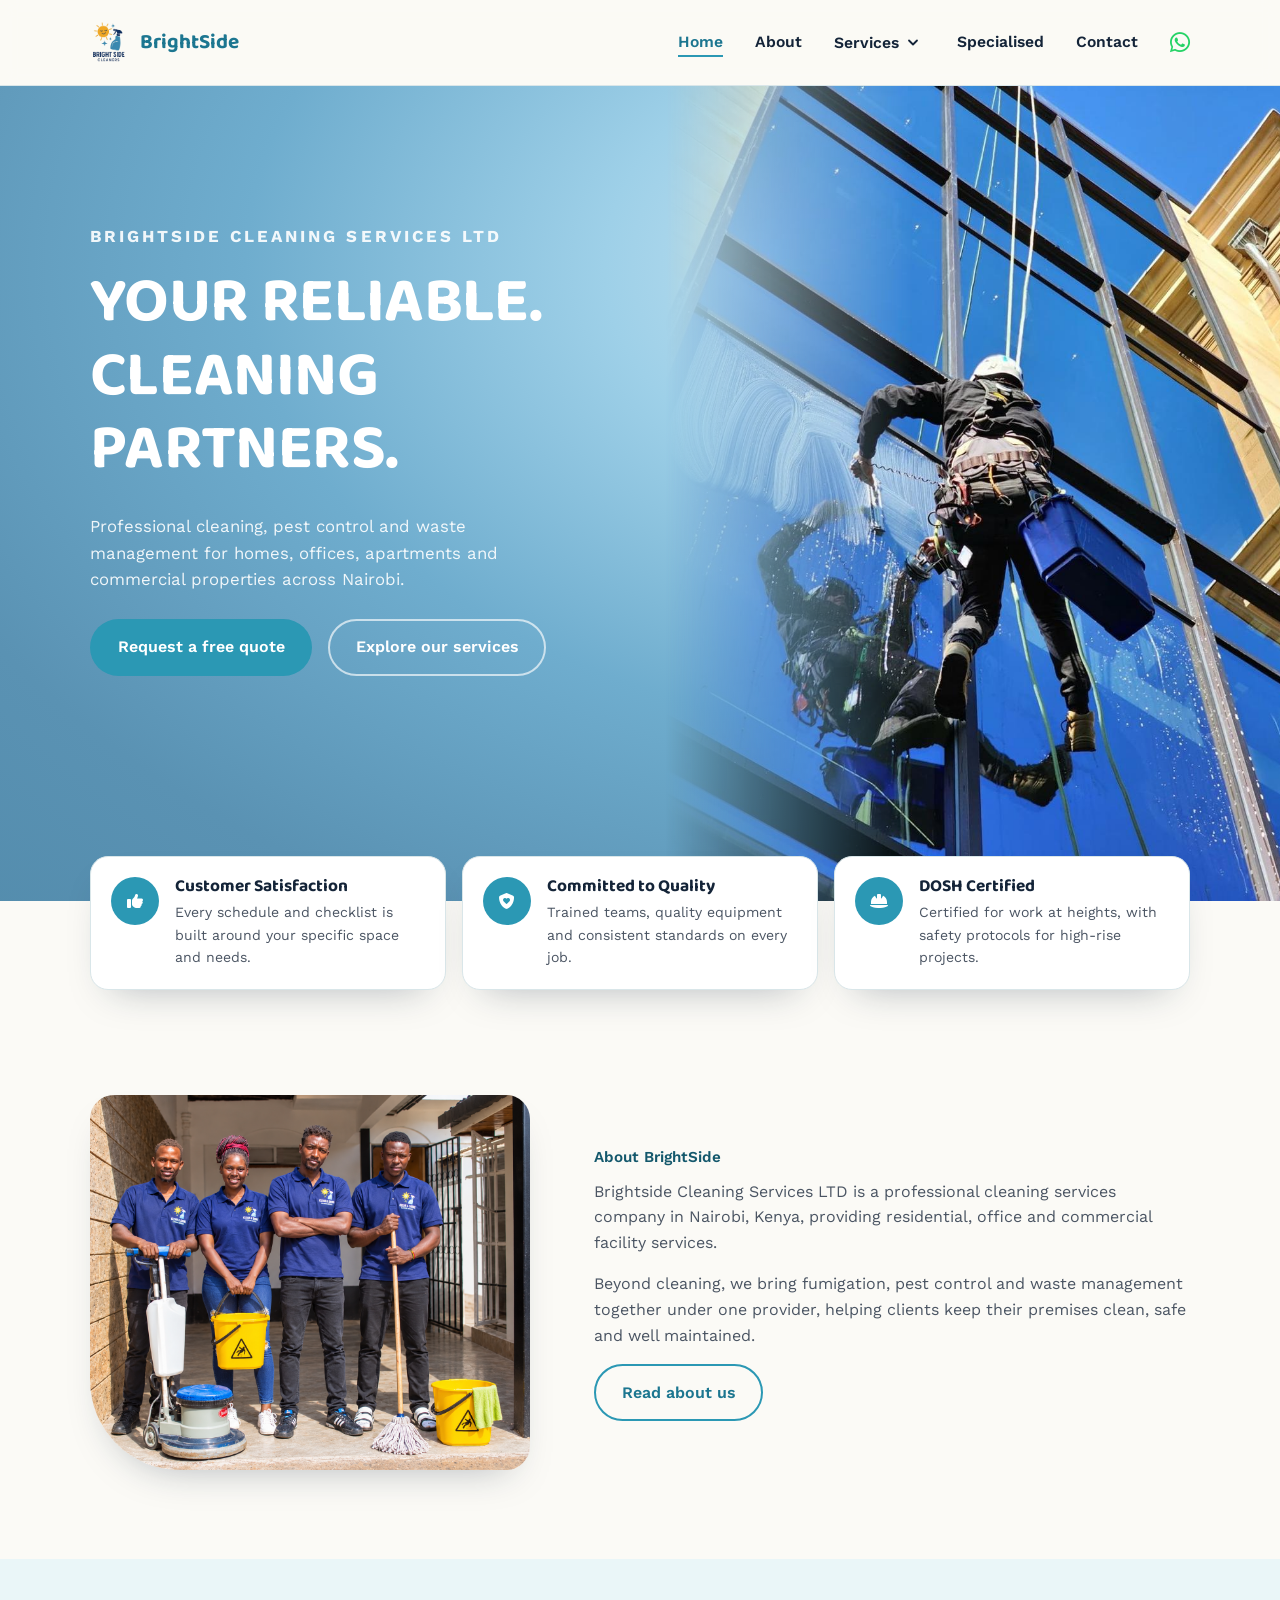
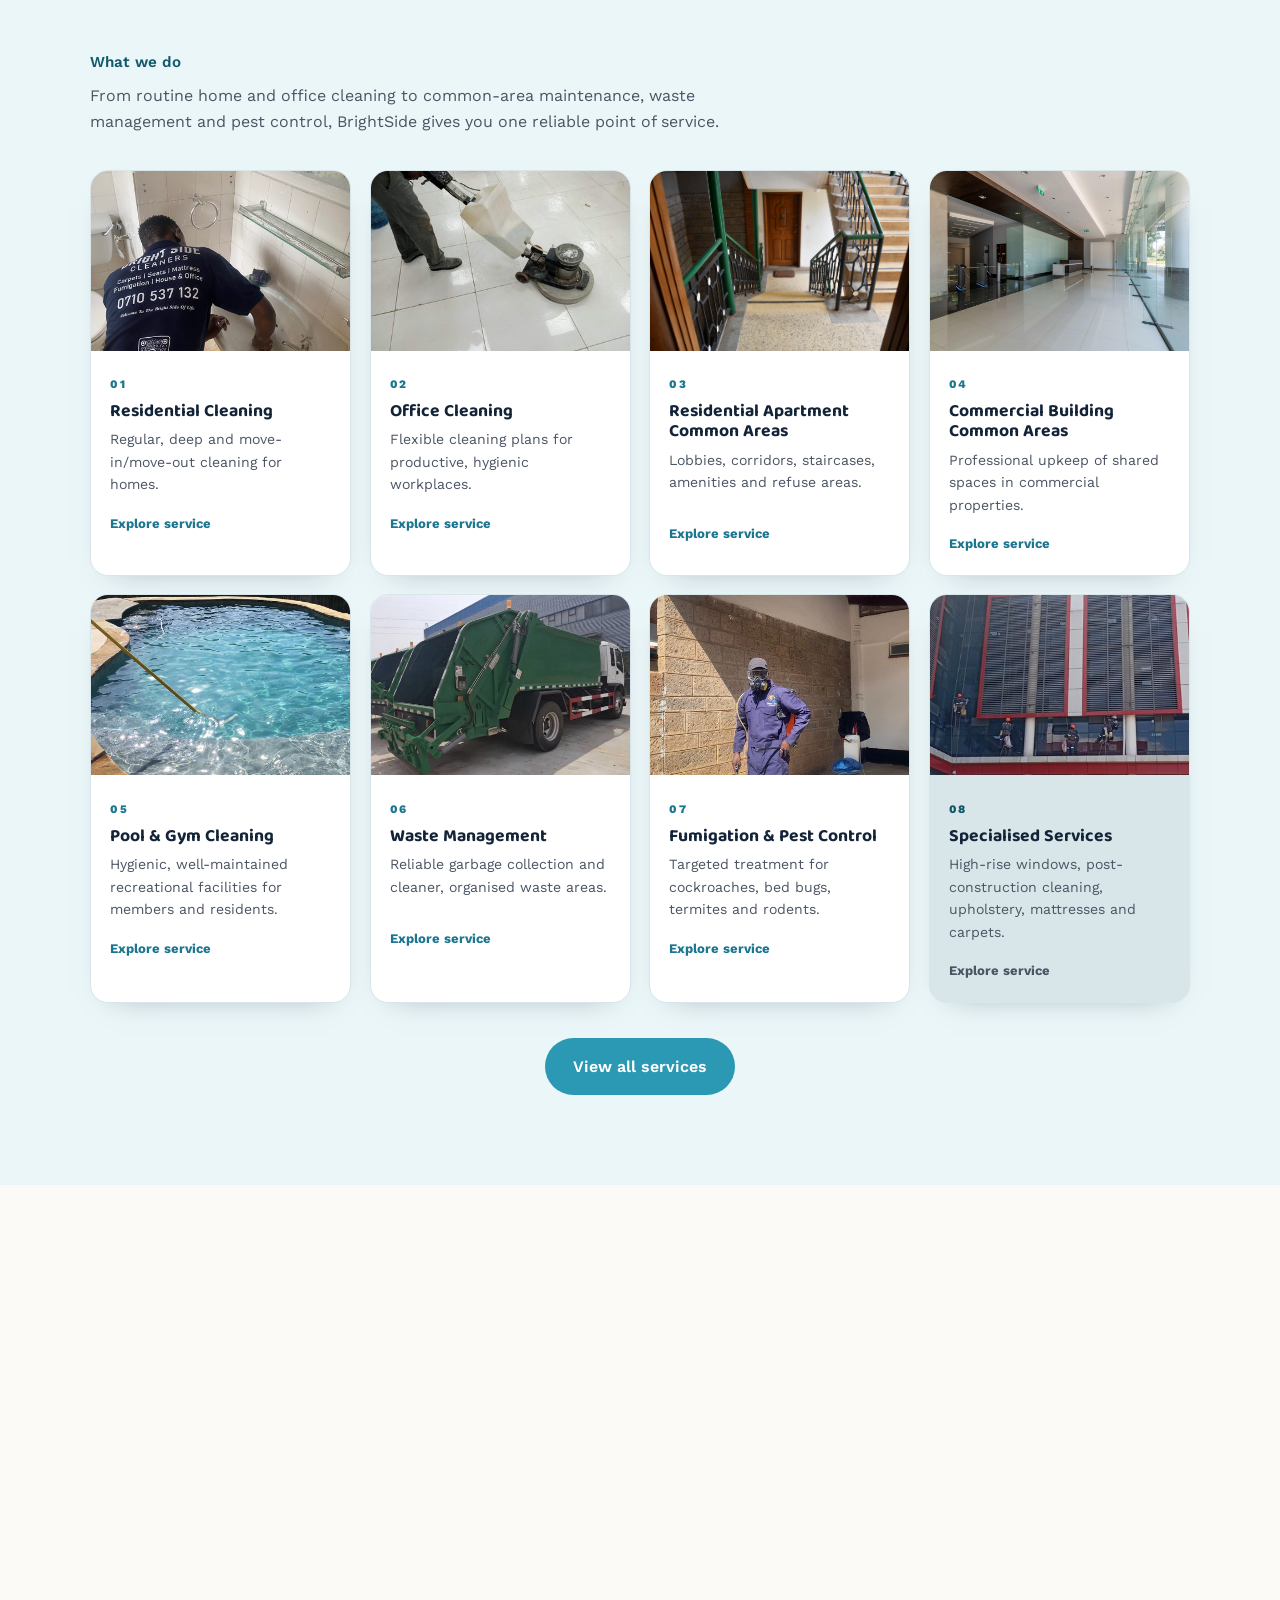
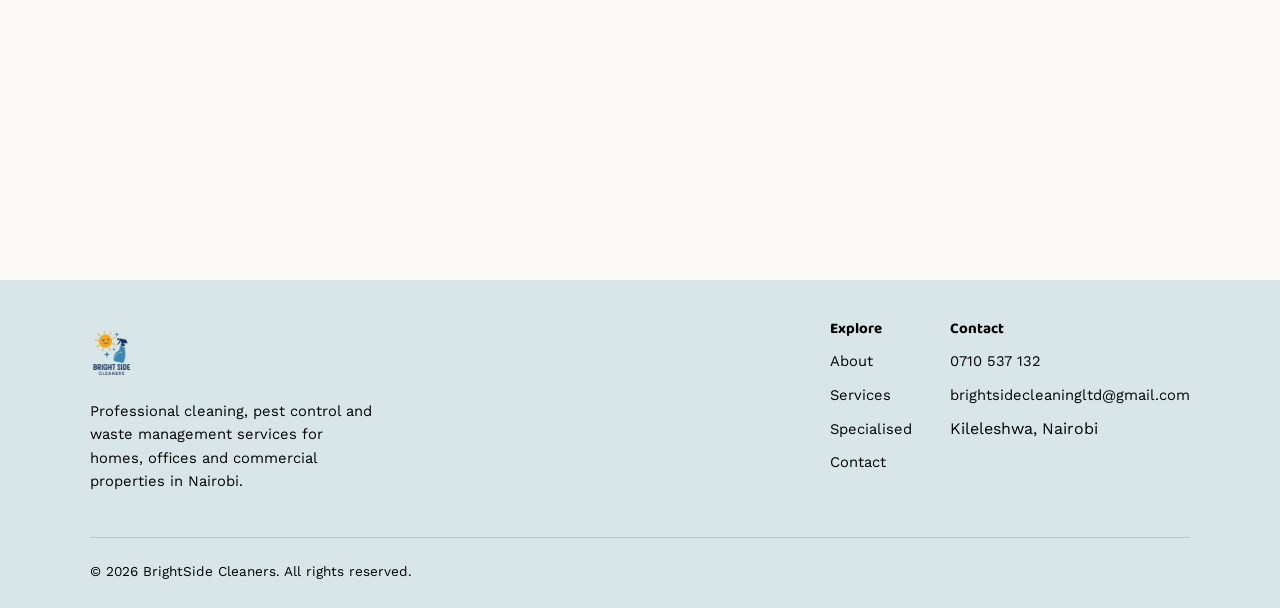
==== commit 87f37b6e: "templates" ====
--- a/index.html
+++ b/index.html
@@ -1,7 +1,7 @@
 <!doctype html>
 <html lang="en">
 <head>
-<meta charset="UTF-8"><meta name="viewport" content="width=device-width, initial-scale=1">
+<meta name="viewport" content="width=920">
 <title>BrightSide Cleaners | Professional Cleaning, Pest Control & Waste Management in Nairobi</title><meta name="description" content="BrightSide Cleaning Services LTD provides residential, office, apartment common area, commercial building, pool, gym, fumigation, pest control and waste management services in Nairobi.">
 <link rel="icon" href="images/logo.png">
 <link rel="preconnect" href="https://fonts.googleapis.com"><link rel="preconnect" href="https://fonts.gstatic.com" crossorigin>
@@ -94,8 +94,8 @@
     <div class="service-card-grid">
       <a class="service-card" href="services.html#residential"><img src="images/bathroom.jpg" alt="Residential cleaning"><div><span class="service-number">01</span><h3>Residential Cleaning</h3><p>Regular, deep and move-in/move-out cleaning for homes.</p><b>Explore service</b></div></a>
       <a class="service-card" href="services.html#office"><img src="images/floor-buffer.jpg" alt="Office cleaning"><div><span class="service-number">02</span><h3>Office Cleaning</h3><p>Flexible cleaning plans for productive, hygienic workplaces.</p><b>Explore service</b></div></a>
-      <a class="service-card" href="services.html#residential-apartments"><img src="images/apartment-balcony.jpg" alt="Residential apartment common area cleaning"><div><span class="service-number">03</span><h3>Residential Apartment Common Areas</h3><p>Lobbies, corridors, staircases, amenities and refuse areas.</p><b>Explore service</b></div></a>
-      <a class="service-card" href="services.html#commercial-common-areas"><img src="images/highrise-cleaning.jpg" alt="Commercial building cleaning"><div><span class="service-number">04</span><h3>Commercial Building Common Areas</h3><p>Professional upkeep of shared spaces in commercial properties.</p><b>Explore service</b></div></a>
+      <a class="service-card" href="services.html#residential-apartments"><img src="images/apartment.jpg" alt="Residential apartment common area cleaning"><div><span class="service-number">03</span><h3>Residential Apartment Common Areas</h3><p>Lobbies, corridors, staircases, amenities and refuse areas.</p><b>Explore service</b></div></a>
+      <a class="service-card" href="services.html#commercial-common-areas"><img src="images/commercial.jpg" alt="Commercial building cleaning"><div><span class="service-number">04</span><h3>Commercial Building Common Areas</h3><p>Professional upkeep of shared spaces in commercial properties.</p><b>Explore service</b></div></a>
       <a class="service-card" href="services.html#pool-gym"><img src="images/pool.jpg" alt="Facility cleaning and maintenance"><div><span class="service-number">05</span><h3>Pool &amp; Gym Cleaning</h3><p>Hygienic, well-maintained recreational facilities for members and residents.</p><b>Explore service</b></div></a>
       <a class="service-card" href="services.html#waste-management"><img src="images/truck.jpg" alt="Waste collection truck"><div><span class="service-number">06</span><h3>Waste Management</h3><p>Reliable garbage collection and cleaner, organised waste areas.</p><b>Explore service</b></div></a>
       <a class="service-card" href="services.html#fumigation"><img src="images/fumigation-courtyard.jpg" alt="Professional fumigation service"><div><span class="service-number">07</span><h3>Fumigation &amp; Pest Control</h3><p>Targeted treatment for cockroaches, bed bugs, termites and rodents.</p><b>Explore service</b></div></a>
--- a/style.css
+++ b/style.css
@@ -1061,4 +1061,86 @@
  .client-logo{height:95px}
  .service-detail-image>img{height:280px}
  .waste-visual,.waste-visual img{min-height:300px}
+}
+
+
+/* ===== Navy sections -> --line background, with dark text ===== */
+.icon-card,
+.quote-banner,
+.specialized,
+.cta-banner,
+.ct-hero,
+.featured-service,
+.coverage,
+.mission-vision,
+.services-hero,
+.waste-section,
+footer{
+  background: var(--line);
+}
+
+/* Headings and body text on those sections */
+.icon-card h3, .quote-inner h2, .specialized h2, .zig-text h3,
+.cta-banner h2, .ct-hero h1, .featured-service h3, .coverage h2,
+.coverage h3, .services-hero h1, .waste-copy h2, .waste-points h3,
+.footer-brand, .footer-links h4{
+  color: var(--navy);
+}
+
+.icon-card p, .quote-inner p, .specialized > .wrap > p, .zig-text p,
+.cta-banner p, .ct-hero p, .featured-service p, .featured-service b,
+.coverage p, .services-hero .lead, .waste-copy > p, .waste-points p,
+.footer-links a, .footer-bottom, footer p{
+  color: var(--ink-soft);
+}
+
+/* Small accent labels (were yellow on navy) */
+.specialized .eyebrow, .ct-hero .crumb, .services-hero .eyebrow,
+.featured-service .service-number, .waste-copy .service-tag{
+  color: var(--teal-deep);
+}
+.ct-hero .crumb a{ color: var(--ink-soft); }
+
+/* Pills, outlines and panels */
+.area-pills span{ border-color: rgba(20,36,56,.25); color: var(--navy); }
+.coverage-panel{ border-color: rgba(20,36,56,.15); background: rgba(255,255,255,.55); }
+.coverage-panel > i, .waste-points i{ color: var(--teal-dark); }
+.waste-points > div{ border-color: rgba(20,36,56,.15); background: rgba(255,255,255,.55); }
+.hero-service-links a{ border-color: rgba(20,36,56,.3); color: var(--navy); }
+.hero-service-links a:hover, .footer-links a:hover{ color: var(--teal-dark); border-color: var(--teal-dark); }
+.ct-hero .btn-ghost{ border-color: rgba(20,36,56,.4); color: var(--navy); }
+.ct-hero .btn-ghost:hover{ border-color: var(--teal-dark); color: var(--teal-dark); }
+.footer-top{ border-bottom-color: rgba(20,36,56,.15); }
+
+/* Footer text -> black */
+footer,
+footer p,
+footer span,
+footer li,
+footer small,
+footer a,
+footer h3,
+footer h4,
+.footer-brand,
+.footer-links h4,
+.footer-links a,
+.footer-bottom,
+.footer-bottom a,
+.footer-bottom span{
+  color: #000;
+}
+
+.footer-links a:hover,
+.footer-bottom a:hover{
+  color: var(--teal-dark);
+}
+
+/* Footer tagline + all footer text -> black */
+footer p,
+footer .footer-top p,
+footer .footer-brand + p,
+footer [class*="footer"] p,
+footer [class*="desc"],
+footer [class*="tagline"]{
+  color: #000 !important;
 }
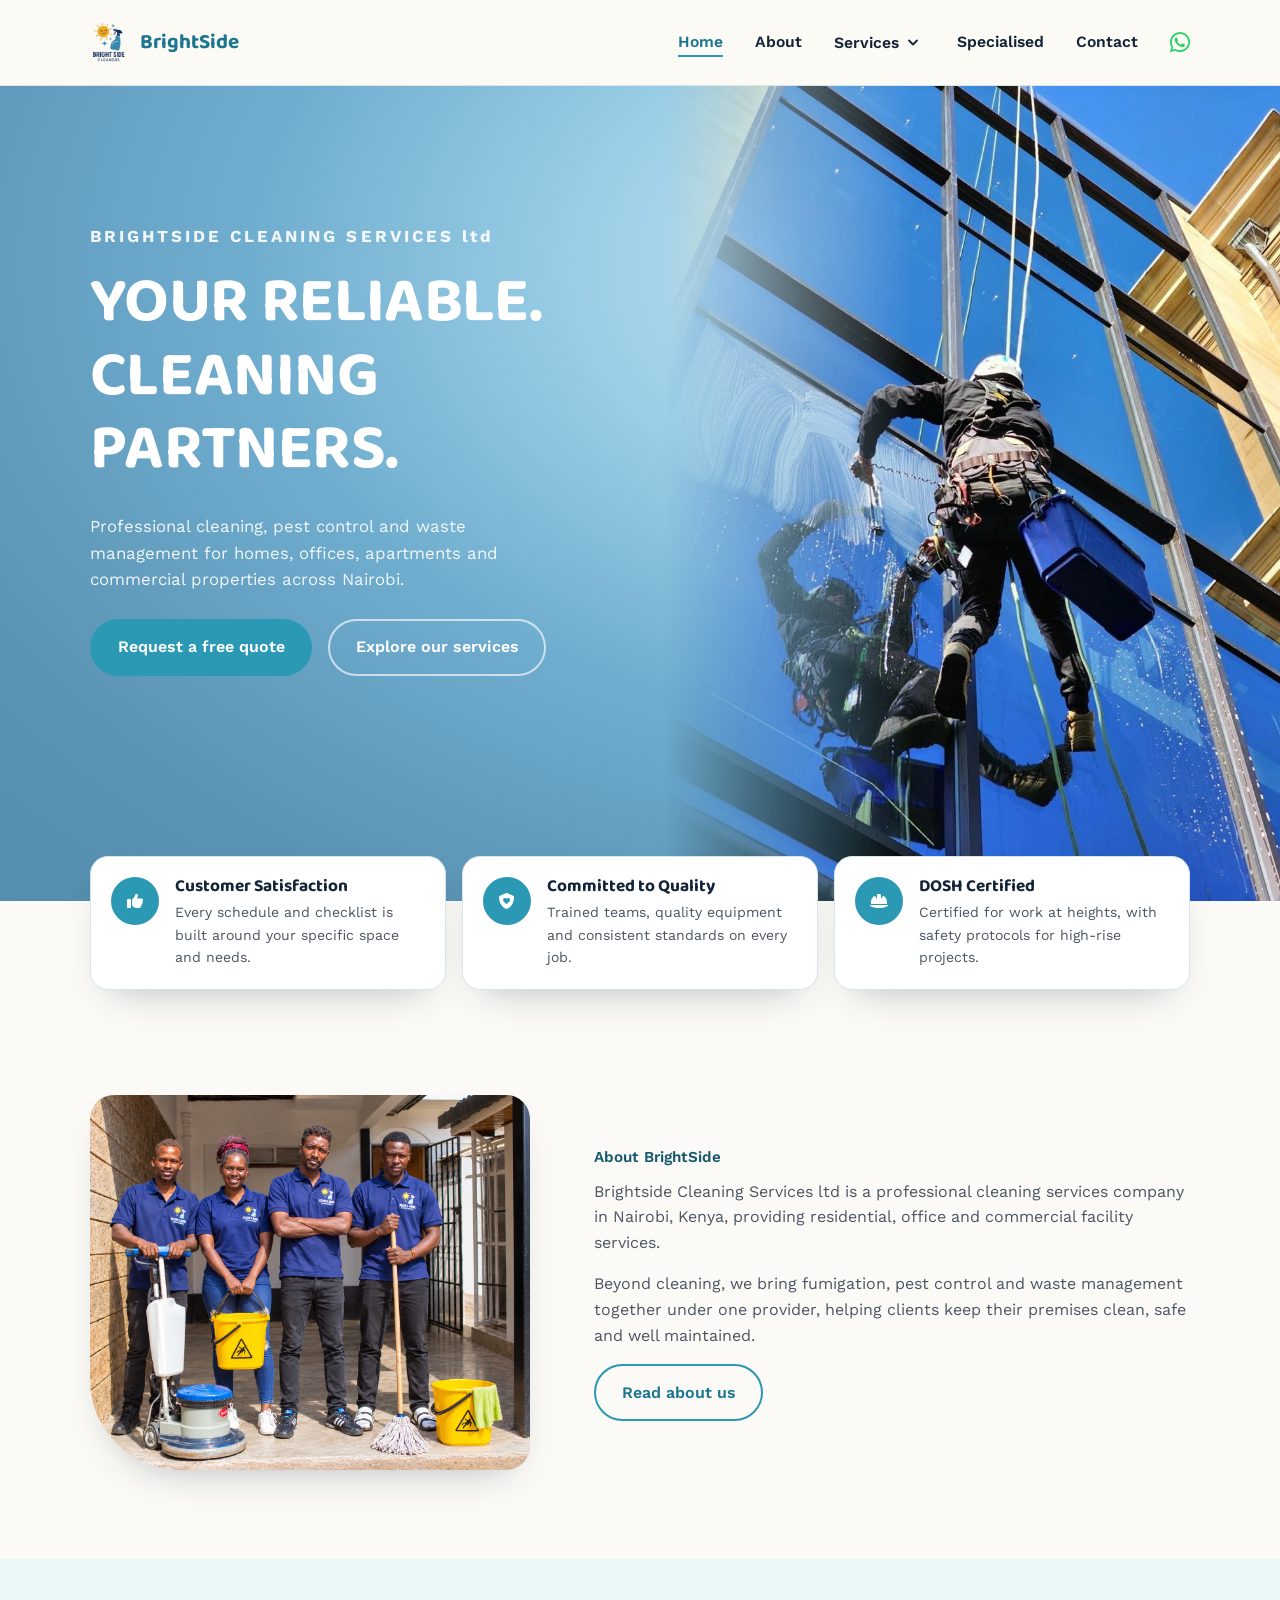
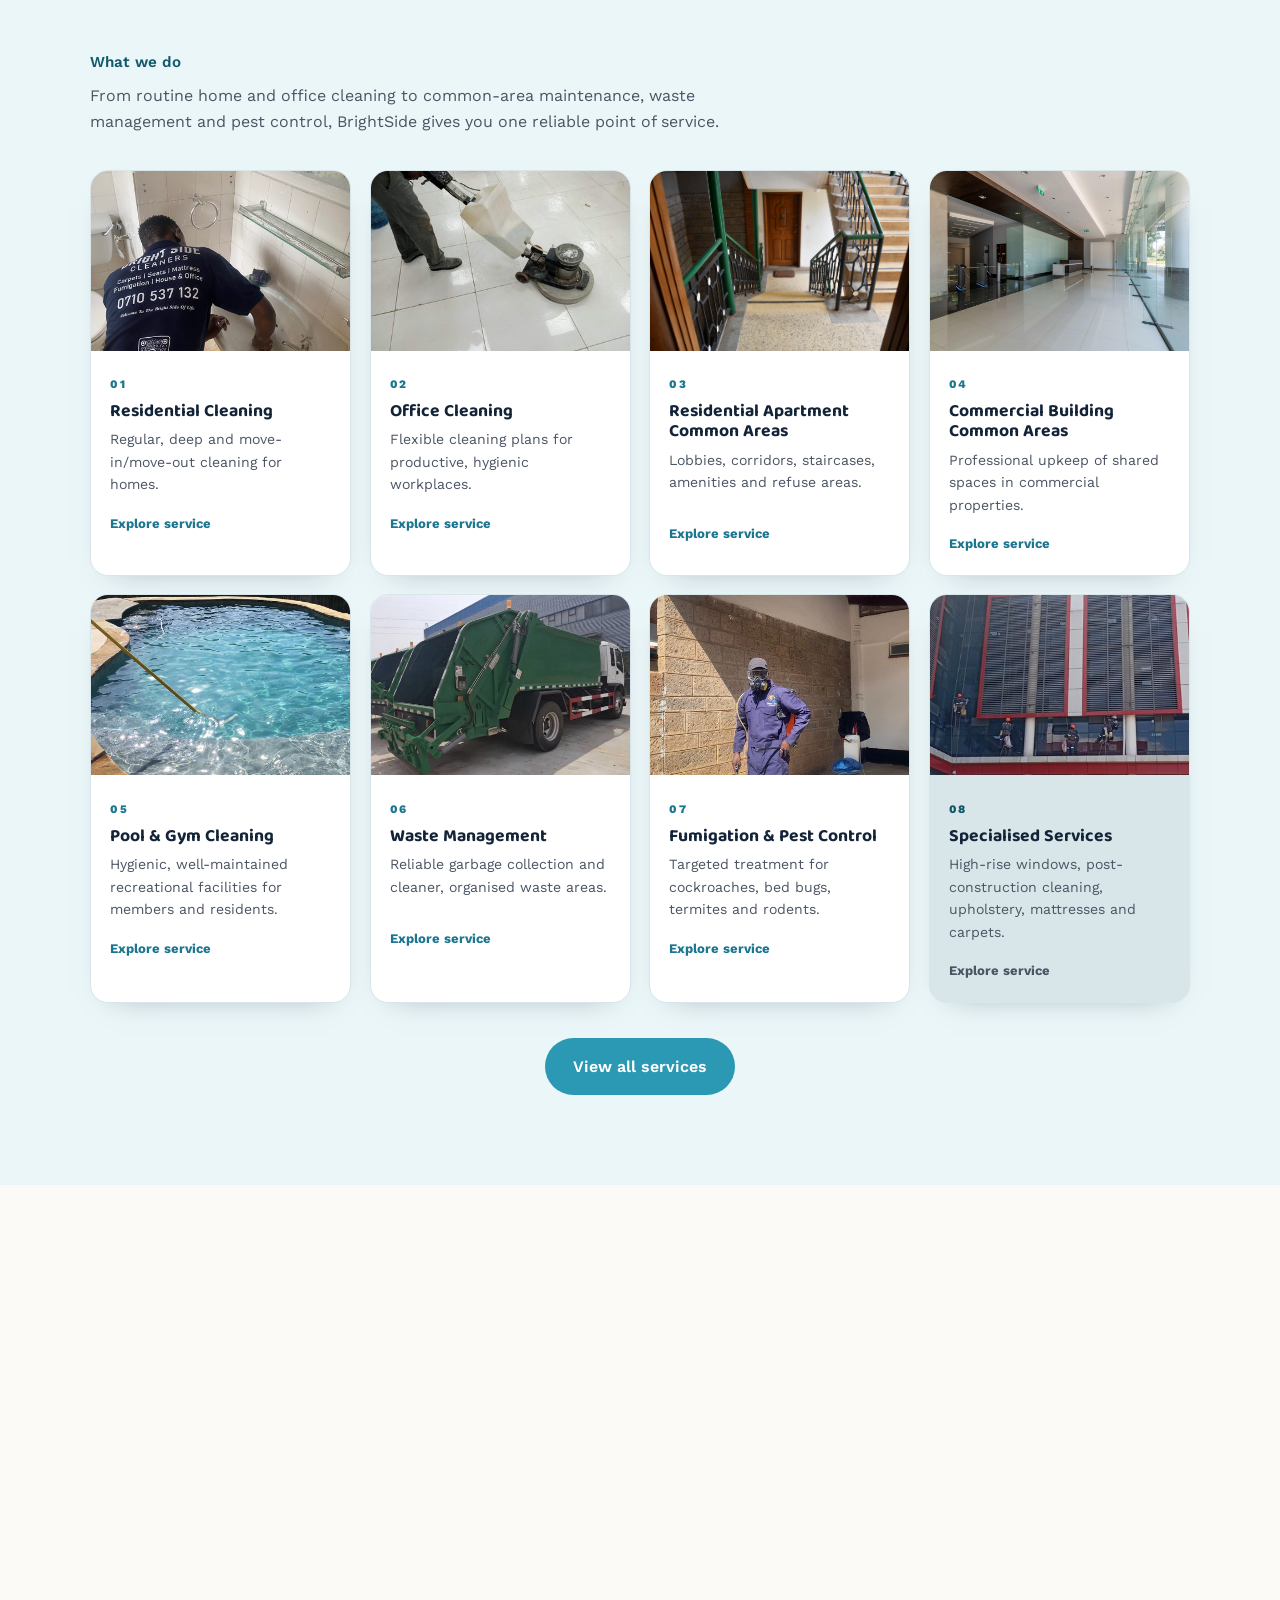
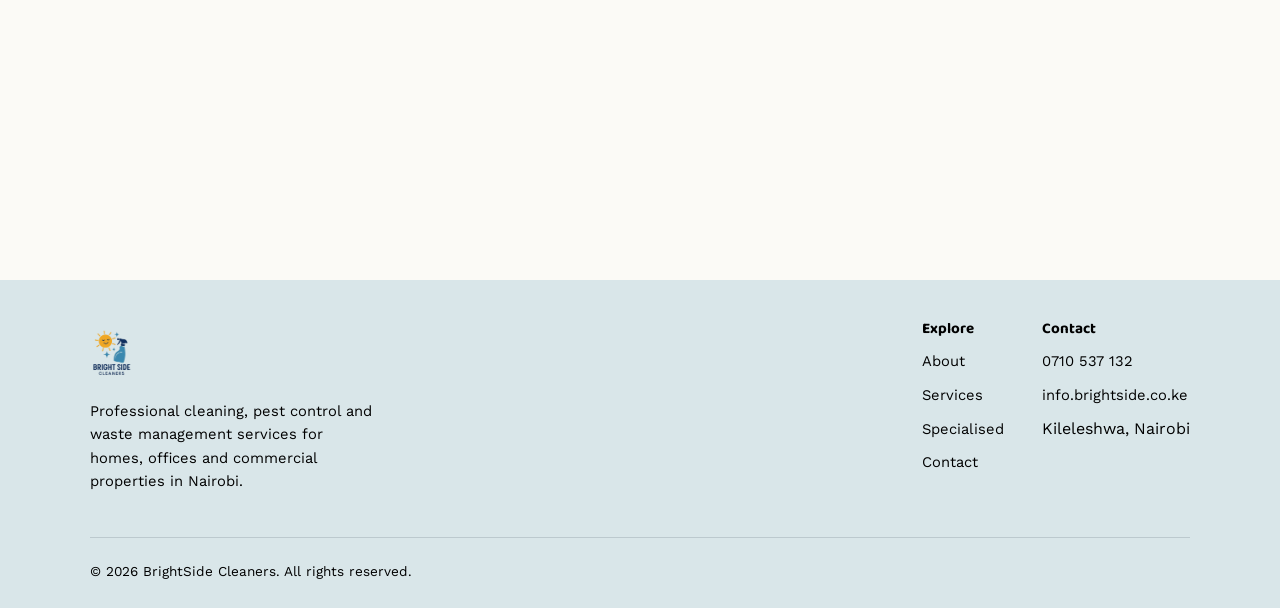
==== commit 0a84b91a: "ltd" ====
--- a/index.html
+++ b/index.html
@@ -47,7 +47,7 @@
 <section class="hero-full">
   <div class="hero-media"></div>
   <div class="hero-content"><div class="wrap">
-    <p class="hero-kicker">BRIGHTSIDE CLEANING SERVICES LTD</p>
+    <p class="hero-kicker">BRIGHTSIDE CLEANING SERVICES ltd</p>
     <h1>Your reliable.<br>Cleaning partners.</h1>
     <p class="hero-lede">Professional cleaning, pest control and waste management for homes, offices, apartments and commercial properties across Nairobi.</p>
     <div class="hero-actions"><a class="btn btn-primary" href="contact.html">Request a free quote</a><a class="btn btn-ghost light" href="services.html">Explore our services</a></div>
@@ -79,7 +79,7 @@
     <div class="about-copy">
       <p class="eyebrow">About BrightSide</p>
       
-      <p>Brightside Cleaning Services LTD is a professional cleaning services company in Nairobi, Kenya, providing residential, office and commercial facility services.</p>
+      <p>Brightside Cleaning Services ltd is a professional cleaning services company in Nairobi, Kenya, providing residential, office and commercial facility services.</p>
       <p>Beyond cleaning, we bring fumigation, pest control and waste management together under one provider, helping clients keep their premises clean, safe and well maintained.</p>
       <a class="btn btn-outline" href="about.html">Read about us</a>
     </div>
@@ -141,7 +141,7 @@
         </div>
         <div>
           <h4>Contact</h4>
-          <ul><li><a href="tel:0710537132">0710 537 132</a></li><li><a href="mailto:brightsidecleaningltd@gmail.com">brightsidecleaningltd@gmail.com</a></li><li>Kileleshwa, Nairobi</li></ul>
+          <ul><li><a href="tel:0710537132">0710 537 132</a></li><li><a href="mailto:info.brightside.co.ke">info.brightside.co.ke</a></li><li>Kileleshwa, Nairobi</li></ul>
         </div>
       </div>
     </div>
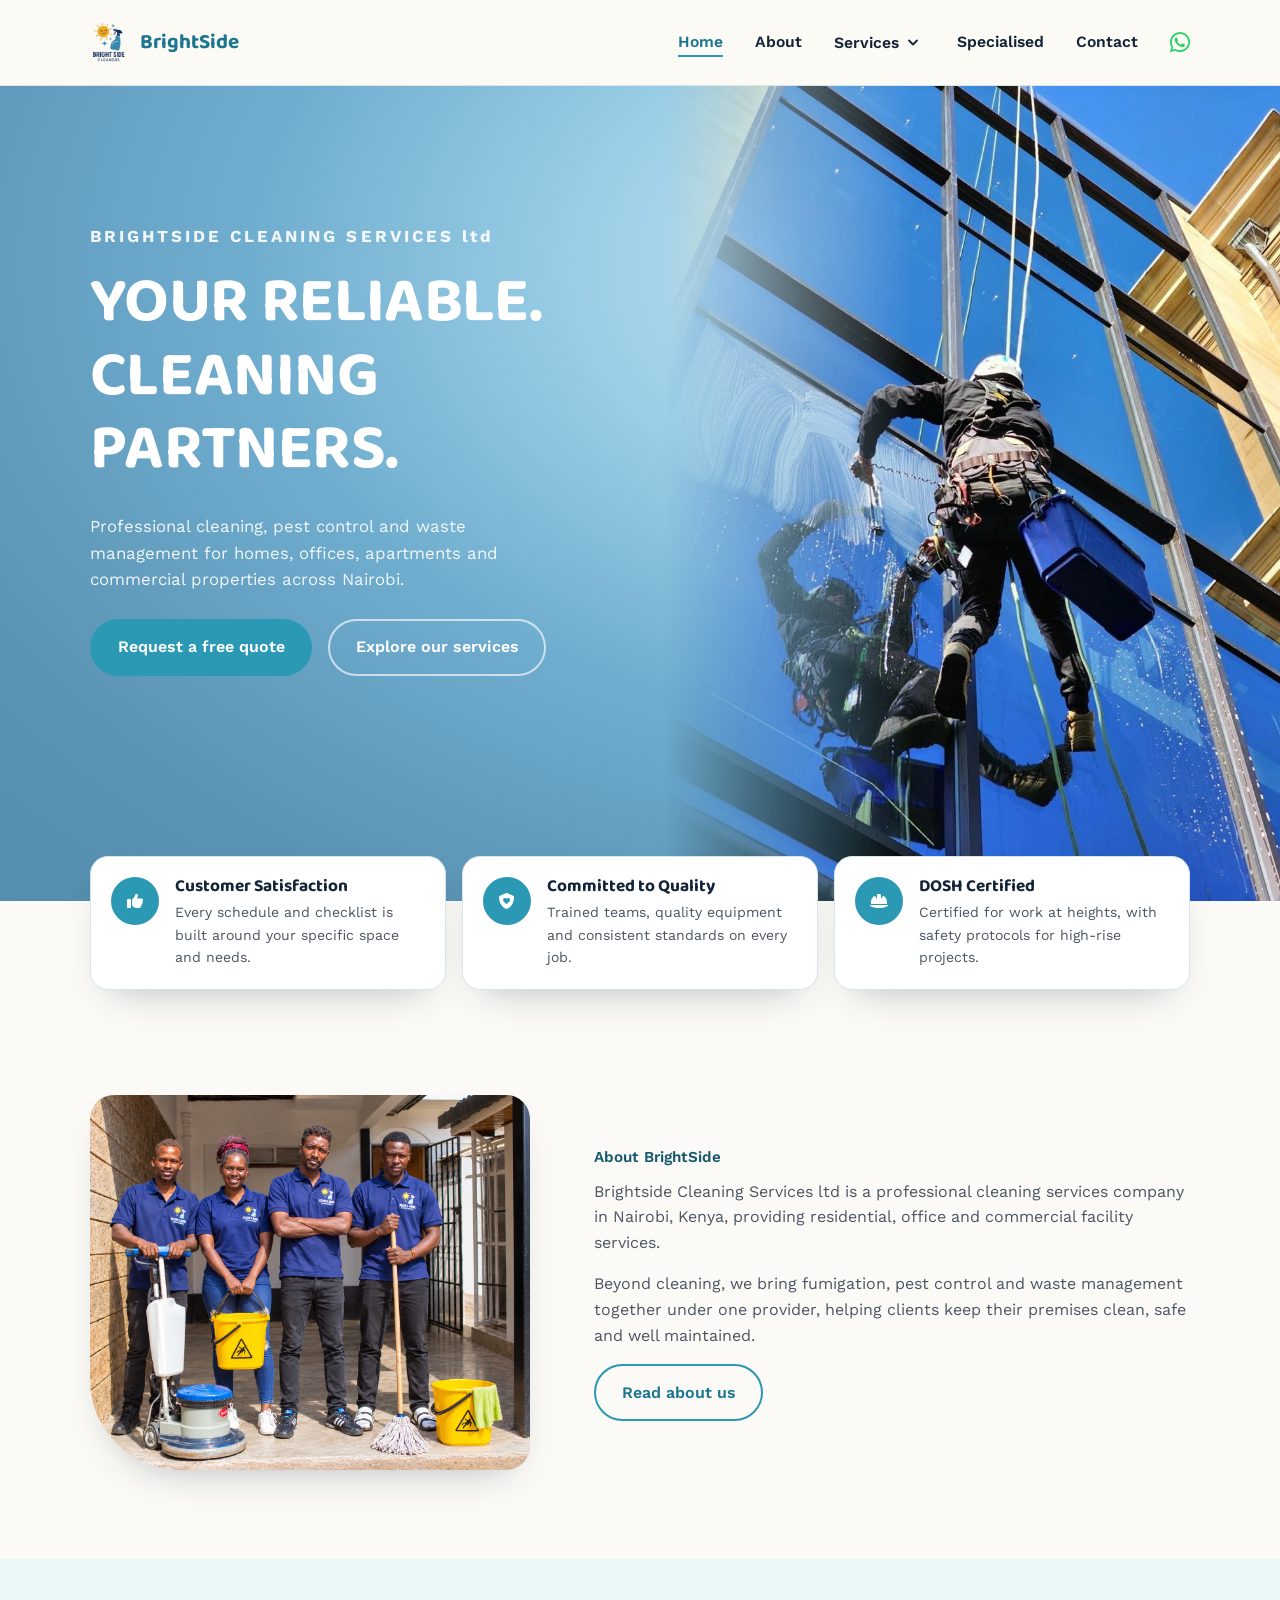
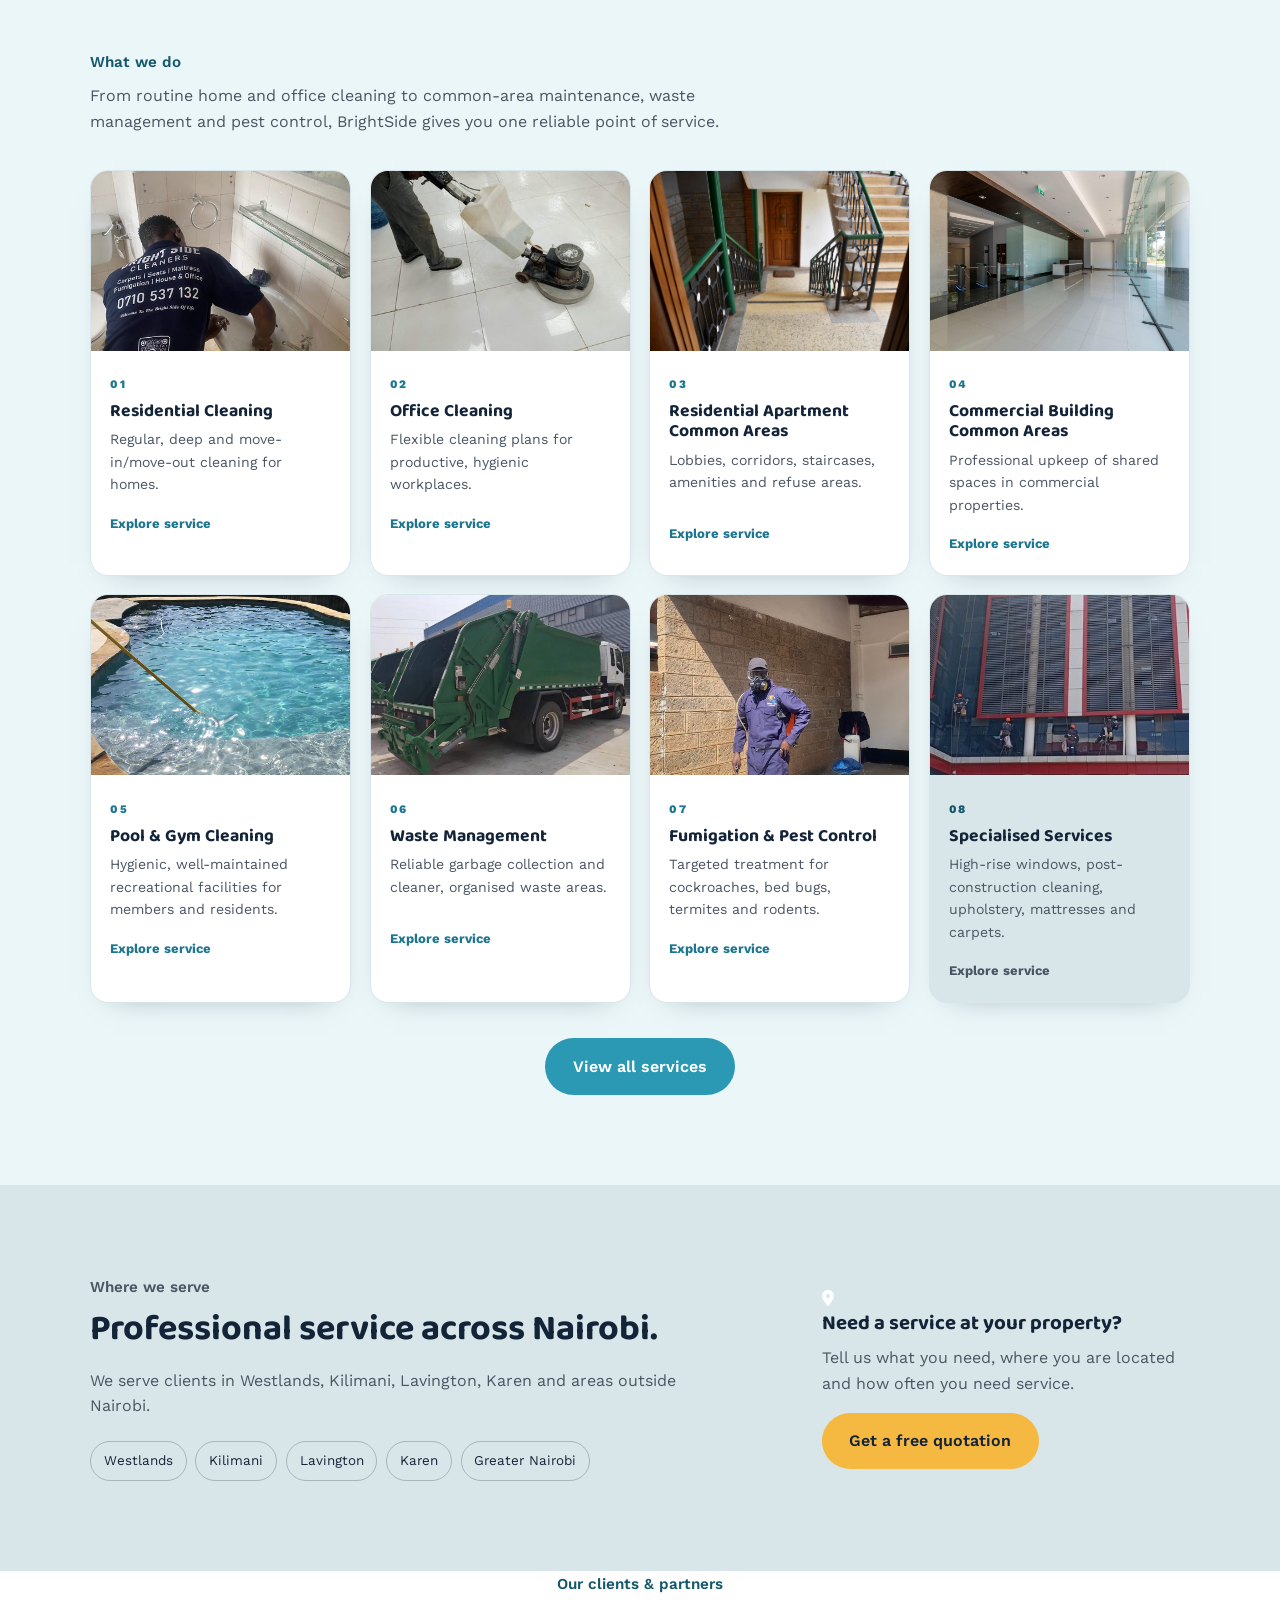
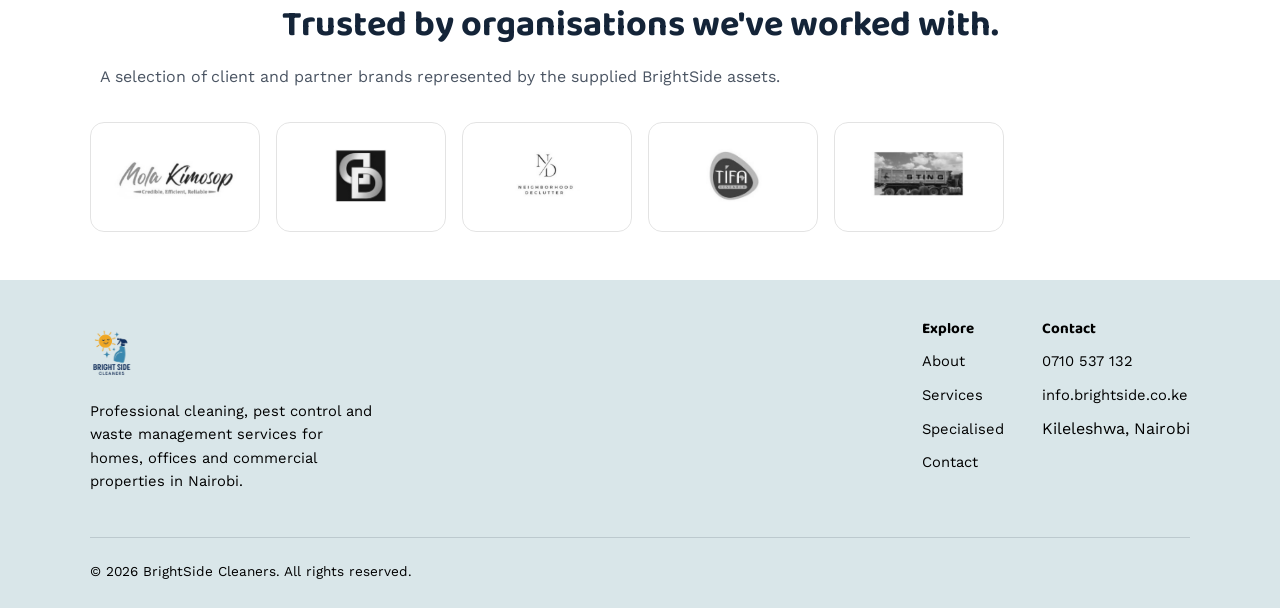
==== commit bf3de80e: "seo" ====
--- a/index.html
+++ b/index.html
@@ -1,153 +1,165 @@
-<!doctype html>
+<!DOCTYPE html>
+
 <html lang="en">
 <head>
-<meta name="viewport" content="width=920">
-<title>BrightSide Cleaners | Professional Cleaning, Pest Control & Waste Management in Nairobi</title><meta name="description" content="BrightSide Cleaning Services LTD provides residential, office, apartment common area, commercial building, pool, gym, fumigation, pest control and waste management services in Nairobi.">
-<link rel="icon" href="images/logo.png">
-<link rel="preconnect" href="https://fonts.googleapis.com"><link rel="preconnect" href="https://fonts.gstatic.com" crossorigin>
-<link href="https://fonts.googleapis.com/css2?family=Baloo+2:wght@500;600;700;800&family=Work+Sans:wght@400;500;600;700&display=swap" rel="stylesheet">
-<link rel="stylesheet" href="style.css"><link rel="stylesheet" href="https://cdnjs.cloudflare.com/ajax/libs/font-awesome/6.5.2/css/all.min.css">
-</head><body>
+<meta content="width=920" name="viewport"/>
+<title>BrightSide Cleaners | Professional Cleaning, Pest Control &amp; Waste Management in Nairobi</title><meta content="BrightSide Cleaning Services LTD provides residential, office, apartment common area, commercial building, pool, gym, fumigation, pest control and waste management services in Nairobi." name="description"/><link href="https://brightside.co.ke/" rel="canonical"/>
+<link href="images/logo.png" rel="icon"/>
+<link href="https://fonts.googleapis.com" rel="preconnect"/><link crossorigin="" href="https://fonts.gstatic.com" rel="preconnect"/>
+<link href="https://fonts.googleapis.com/css2?family=Baloo+2:wght@500;600;700;800&amp;family=Work+Sans:wght@400;500;600;700&amp;display=swap" rel="stylesheet"/>
+<link href="style.css" rel="stylesheet"/><link href="https://cdnjs.cloudflare.com/ajax/libs/font-awesome/6.5.2/css/all.min.css" rel="stylesheet"/>
+<script type="application/ld+json">{
+  "@context": "https://schema.org",
+  "@type": "CleaningService",
+  "@id": "https://brightside.co.ke/#business",
+  "name": "BrightSide Cleaning Services LTD",
+  "alternateName": "BrightSide Cleaners",
+  "url": "https://brightside.co.ke/",
+  "telephone": "+254710537132",
+  "image": "https://brightside.co.ke/images/logo.png",
+  "address": {
+    "@type": "PostalAddress",
+    "addressLocality": "Kileleshwa",
+    "addressRegion": "Nairobi County",
+    "addressCountry": "KE"
+  },
+  "areaServed": {
+    "@type": "City",
+    "name": "Nairobi"
+  },
+  "description": "Professional residential, office and commercial cleaning, pest control, fumigation and waste management services in Nairobi, Kenya."
+}</script></head><body>
 <header>
-  <nav class="nav">
-    <a href="index.html" class="brand" aria-label="BrightSide Cleaners home">
-      <img class="brand-mark" src="images/logo.png" alt="BrightSide Cleaners logo"><span>BrightSide</span>
-    </a>
-    <button class="nav-toggle" id="navToggle" aria-label="Toggle navigation" aria-expanded="false">
-      <span></span><span></span><span></span>
-    </button>
-    <ul class="nav-links" id="navLinks">
-      <li><a href="index.html" aria-current="page">Home</a></li>
-      <li><a href="about.html">About</a></li>
-      <li class="has-dropdown">
-  <a href="services.html" class="dropdown-trigger">Services</a>
-  <button type="button" class="dropdown-toggle" aria-expanded="false" aria-controls="service-dropdown" aria-label="Toggle services menu">
-    <svg class="chevron" width="12" height="12" viewBox="0 0 12 12" fill="none" aria-hidden="true">
-      <path d="M2 4.5L6 8.5L10 4.5" stroke="currentColor" stroke-width="1.8" stroke-linecap="round" stroke-linejoin="round"/>
-    </svg>
-  </button>
-  <ul class="service-dropdown" id="service-dropdown">
-    <li><a href="services.html#residential">Residential Cleaning</a></li>
-    <li><a href="services.html#office">Office Cleaning</a></li>
-    <li><a href="services.html#residential-apartments">Residential Apartment Common Areas</a></li>
-    <li><a href="services.html#commercial-common-areas">Commercial Building Common Areas</a></li>
-    <li><a href="services.html#pool-gym">Pool &amp; Gym Cleaning</a></li>
-    <li><a href="services.html#waste-management">Waste Management</a></li>
-    <li><a href="services.html#fumigation">Fumigation &amp; Pest Control</a></li>
-    <li><a href="services.html#specialised">Specialised Services</a></li>
-  </ul>
+<nav class="nav">
+<a aria-label="BrightSide Cleaners home" class="brand" href="index.html">
+<img alt="BrightSide Cleaners logo" class="brand-mark" src="images/logo.png"/><span>BrightSide</span>
+</a>
+<button aria-expanded="false" aria-label="Toggle navigation" class="nav-toggle" id="navToggle">
+<span></span><span></span><span></span>
+</button>
+<ul class="nav-links" id="navLinks">
+<li><a aria-current="page" href="index.html">Home</a></li>
+<li><a href="about.html">About</a></li>
+<li class="has-dropdown">
+<a class="dropdown-trigger" href="services.html">Services</a>
+<button aria-controls="service-dropdown" aria-expanded="false" aria-label="Toggle services menu" class="dropdown-toggle" type="button">
+<svg aria-hidden="true" class="chevron" fill="none" height="12" viewbox="0 0 12 12" width="12">
+<path d="M2 4.5L6 8.5L10 4.5" stroke="currentColor" stroke-linecap="round" stroke-linejoin="round" stroke-width="1.8"></path>
+</svg>
+</button>
+<ul class="service-dropdown" id="service-dropdown">
+<li><a href="services.html#residential">Residential Cleaning</a></li>
+<li><a href="services.html#office">Office Cleaning</a></li>
+<li><a href="services.html#residential-apartments">Residential Apartment Common Areas</a></li>
+<li><a href="services.html#commercial-common-areas">Commercial Building Common Areas</a></li>
+<li><a href="services.html#pool-gym">Pool &amp; Gym Cleaning</a></li>
+<li><a href="services.html#waste-management">Waste Management</a></li>
+<li><a href="services.html#fumigation">Fumigation &amp; Pest Control</a></li>
+<li><a href="services.html#specialised">Specialised Services</a></li>
+</ul>
 </li>
-      <li><a href="specialised.html">Specialised</a></li>
-      <li><a href="contact.html">Contact</a></li>
-      <li class="whatsapp-nav"><a href="https://wa.me/254710537132" target="_blank" rel="noopener noreferrer" aria-label="Chat with us on WhatsApp"><i class="fab fa-whatsapp"></i></a></li>
-    </ul>
-  </nav>
+<li><a href="specialised.html">Specialised</a></li>
+<li><a href="contact.html">Contact</a></li>
+<li class="whatsapp-nav"><a aria-label="Chat with us on WhatsApp" href="https://wa.me/254710537132" rel="noopener noreferrer" target="_blank"><i class="fab fa-whatsapp"></i></a></li>
+</ul>
+</nav>
 </header>
 <main id="top">
 <section class="hero-full">
-  <div class="hero-media"></div>
-  <div class="hero-content"><div class="wrap">
-    <p class="hero-kicker">BRIGHTSIDE CLEANING SERVICES ltd</p>
-    <h1>Your reliable.<br>Cleaning partners.</h1>
-    <p class="hero-lede">Professional cleaning, pest control and waste management for homes, offices, apartments and commercial properties across Nairobi.</p>
-    <div class="hero-actions"><a class="btn btn-primary" href="contact.html">Request a free quote</a><a class="btn btn-ghost light" href="services.html">Explore our services</a></div>
-  </div></div>
-  <div class="hero-photo"><img src="images/highrise-cleaning.jpg" alt="BrightSide technician cleaning high-rise glass"></div>
+<div class="hero-media"></div>
+<div class="hero-content"><div class="wrap">
+<p class="hero-kicker">BRIGHTSIDE CLEANING SERVICES ltd</p>
+<h1>Your reliable.<br/>Cleaning partners.</h1>
+<p class="hero-lede">Professional cleaning, pest control and waste management for homes, offices, apartments and commercial properties across Nairobi.</p>
+<div class="hero-actions"><a class="btn btn-primary" href="contact.html">Request a free quote</a><a class="btn btn-ghost light" href="services.html">Explore our services</a></div>
+</div></div>
+<div class="hero-photo"><img alt="BrightSide technician cleaning high-rise glass" src="images/highrise-cleaning.jpg"/></div>
 </section>
-
 <section class="promise-strip reveal">
-  <div class="wrap">
-    <div class="promise-grid">
-      <div class="promise-card">
-  <span class="icon-circle">
-    <i class="fa-solid fa-thumbs-up"></i>
-  </span>
-  <div>
-    <h3>Customer Satisfaction</h3>
-    <p>Every schedule and checklist is built around your specific space and needs.</p>
-  </div>
+<div class="wrap">
+<div class="promise-grid">
+<div class="promise-card">
+<span class="icon-circle">
+<i class="fa-solid fa-thumbs-up"></i>
+</span>
+<div>
+<h3>Customer Satisfaction</h3>
+<p>Every schedule and checklist is built around your specific space and needs.</p>
 </div>
-      <div class="promise-card"><span class="icon-circle"><i class="fa-solid fa-shield-heart"></i></span><div><h3>Committed to Quality</h3><p>Trained teams, quality equipment and consistent standards on every job.</p></div></div>
-      <div class="promise-card"><span class="icon-circle"><i class="fa-solid fa-helmet-safety"></i></span><div><h3>DOSH Certified</h3><p>Certified for work at heights, with safety protocols for high-rise projects.</p></div></div>
-    </div>
-  </div>
+</div>
+<div class="promise-card"><span class="icon-circle"><i class="fa-solid fa-shield-heart"></i></span><div><h3>Committed to Quality</h3><p>Trained teams, quality equipment and consistent standards on every job.</p></div></div>
+<div class="promise-card"><span class="icon-circle"><i class="fa-solid fa-helmet-safety"></i></span><div><h3>DOSH Certified</h3><p>Certified for work at heights, with safety protocols for high-rise projects.</p></div></div>
+</div>
+</div>
 </section>
-
 <section class="about reveal">
-  <div class="wrap about-split">
-    <div class="about-media"><img src="images/tem.png" alt="BrightSide Cleaning Services team on site"></div>
-    <div class="about-copy">
-      <p class="eyebrow">About BrightSide</p>
-      
-      <p>Brightside Cleaning Services ltd is a professional cleaning services company in Nairobi, Kenya, providing residential, office and commercial facility services.</p>
-      <p>Beyond cleaning, we bring fumigation, pest control and waste management together under one provider, helping clients keep their premises clean, safe and well maintained.</p>
-      <a class="btn btn-outline" href="about.html">Read about us</a>
-    </div>
-  </div>
+<div class="wrap about-split">
+<div class="about-media"><img alt="BrightSide Cleaning Services team on site" src="images/tem.png"/></div>
+<div class="about-copy">
+<p class="eyebrow">About BrightSide</p>
+<p>Brightside Cleaning Services ltd is a professional cleaning services company in Nairobi, Kenya, providing residential, office and commercial facility services.</p>
+<p>Beyond cleaning, we bring fumigation, pest control and waste management together under one provider, helping clients keep their premises clean, safe and well maintained.</p>
+<a class="btn btn-outline" href="about.html">Read about us</a>
+</div>
+</div>
 </section>
-
 <section class="services reveal" id="services">
-  <div class="wrap">
-    <p class="eyebrow">What we do</p>
-    
-    <p class="section-intro">From routine home and office cleaning to common-area maintenance, waste management and pest control, BrightSide gives you one reliable point of service.</p>
-    <div class="service-card-grid">
-      <a class="service-card" href="services.html#residential"><img src="images/bathroom.jpg" alt="Residential cleaning"><div><span class="service-number">01</span><h3>Residential Cleaning</h3><p>Regular, deep and move-in/move-out cleaning for homes.</p><b>Explore service</b></div></a>
-      <a class="service-card" href="services.html#office"><img src="images/floor-buffer.jpg" alt="Office cleaning"><div><span class="service-number">02</span><h3>Office Cleaning</h3><p>Flexible cleaning plans for productive, hygienic workplaces.</p><b>Explore service</b></div></a>
-      <a class="service-card" href="services.html#residential-apartments"><img src="images/apartment.jpg" alt="Residential apartment common area cleaning"><div><span class="service-number">03</span><h3>Residential Apartment Common Areas</h3><p>Lobbies, corridors, staircases, amenities and refuse areas.</p><b>Explore service</b></div></a>
-      <a class="service-card" href="services.html#commercial-common-areas"><img src="images/commercial.jpg" alt="Commercial building cleaning"><div><span class="service-number">04</span><h3>Commercial Building Common Areas</h3><p>Professional upkeep of shared spaces in commercial properties.</p><b>Explore service</b></div></a>
-      <a class="service-card" href="services.html#pool-gym"><img src="images/pool.jpg" alt="Facility cleaning and maintenance"><div><span class="service-number">05</span><h3>Pool &amp; Gym Cleaning</h3><p>Hygienic, well-maintained recreational facilities for members and residents.</p><b>Explore service</b></div></a>
-      <a class="service-card" href="services.html#waste-management"><img src="images/truck.jpg" alt="Waste collection truck"><div><span class="service-number">06</span><h3>Waste Management</h3><p>Reliable garbage collection and cleaner, organised waste areas.</p><b>Explore service</b></div></a>
-      <a class="service-card" href="services.html#fumigation"><img src="images/fumigation-courtyard.jpg" alt="Professional fumigation service"><div><span class="service-number">07</span><h3>Fumigation &amp; Pest Control</h3><p>Targeted treatment for cockroaches, bed bugs, termites and rodents.</p><b>Explore service</b></div></a>
-      <a class="service-card featured-service" href="services.html#specialised"><img src="images/window-rope.jpg" alt="Specialised high-rise window cleaning"><div><span class="service-number">08</span><h3>Specialised Services</h3><p>High-rise windows, post-construction cleaning, upholstery, mattresses and carpets.</p><b>Explore service</b></div></a>
-    </div>
-    <div class="center-action"><a class="btn btn-primary" href="services.html">View all services</a></div>
-  </div>
+<div class="wrap">
+<p class="eyebrow">What we do</p>
+<p class="section-intro">From routine home and office cleaning to common-area maintenance, waste management and pest control, BrightSide gives you one reliable point of service.</p>
+<div class="service-card-grid">
+<a class="service-card" href="services.html#residential"><img alt="Residential cleaning" src="images/bathroom.jpg"/><div><span class="service-number">01</span><h3>Residential Cleaning</h3><p>Regular, deep and move-in/move-out cleaning for homes.</p><b>Explore service</b></div></a>
+<a class="service-card" href="services.html#office"><img alt="Office cleaning" src="images/floor-buffer.jpg"/><div><span class="service-number">02</span><h3>Office Cleaning</h3><p>Flexible cleaning plans for productive, hygienic workplaces.</p><b>Explore service</b></div></a>
+<a class="service-card" href="services.html#residential-apartments"><img alt="Residential apartment common area cleaning" src="images/apartment.jpg"/><div><span class="service-number">03</span><h3>Residential Apartment Common Areas</h3><p>Lobbies, corridors, staircases, amenities and refuse areas.</p><b>Explore service</b></div></a>
+<a class="service-card" href="services.html#commercial-common-areas"><img alt="Commercial building cleaning" src="images/commercial.jpg"/><div><span class="service-number">04</span><h3>Commercial Building Common Areas</h3><p>Professional upkeep of shared spaces in commercial properties.</p><b>Explore service</b></div></a>
+<a class="service-card" href="services.html#pool-gym"><img alt="Facility cleaning and maintenance" src="images/pool.jpg"/><div><span class="service-number">05</span><h3>Pool &amp; Gym Cleaning</h3><p>Hygienic, well-maintained recreational facilities for members and residents.</p><b>Explore service</b></div></a>
+<a class="service-card" href="services.html#waste-management"><img alt="Waste collection truck" src="images/truck.jpg"/><div><span class="service-number">06</span><h3>Waste Management</h3><p>Reliable garbage collection and cleaner, organised waste areas.</p><b>Explore service</b></div></a>
+<a class="service-card" href="services.html#fumigation"><img alt="Professional fumigation service" src="images/fumigation-courtyard.jpg"/><div><span class="service-number">07</span><h3>Fumigation &amp; Pest Control</h3><p>Targeted treatment for cockroaches, bed bugs, termites and rodents.</p><b>Explore service</b></div></a>
+<a class="service-card featured-service" href="services.html#specialised"><img alt="Specialised high-rise window cleaning" src="images/window-rope.jpg"/><div><span class="service-number">08</span><h3>Specialised Services</h3><p>High-rise windows, post-construction cleaning, upholstery, mattresses and carpets.</p><b>Explore service</b></div></a>
+</div>
+<div class="center-action"><a class="btn btn-primary" href="services.html">View all services</a></div>
+</div>
 </section>
-
 <section class="coverage reveal">
-  <div class="wrap coverage-grid">
-    <div><p class="eyebrow">Where we serve</p><h2>Professional service across Nairobi.</h2><p>We serve clients in Westlands, Kilimani, Lavington, Karen and areas outside Nairobi.</p><div class="area-pills"><span>Westlands</span><span>Kilimani</span><span>Lavington</span><span>Karen</span><span>Greater Nairobi</span></div></div>
-    <div><i class="fa-solid fa-location-dot"></i><h3>Need a service at your property?</h3><p>Tell us what you need, where you are located and how often you need service.</p><a class="btn btn-sun" href="contact.html">Get a free quotation</a></div>
-  </div>
+<div class="wrap coverage-grid">
+<div><p class="eyebrow">Where we serve</p><h2>Professional service across Nairobi.</h2><p>We serve clients in Westlands, Kilimani, Lavington, Karen and areas outside Nairobi.</p><div class="area-pills"><span>Westlands</span><span>Kilimani</span><span>Lavington</span><span>Karen</span><span>Greater Nairobi</span></div></div>
+<div><i class="fa-solid fa-location-dot"></i><h3>Need a service at your property?</h3><p>Tell us what you need, where you are located and how often you need service.</p><a class="btn btn-sun" href="contact.html">Get a free quotation</a></div>
+</div>
 </section>
-
 <section class="partners reveal">
-  <div class="wrap">
-    <p class="eyebrow">Our clients &amp; partners</p><h2>Trusted by organisations we've worked with.</h2>
-    <p class="section-intro">A selection of client and partner brands represented by the supplied BrightSide assets.</p>
-    <div class="logo-grid">
-      <div class="client-logo"><img src="images/mola.PNG" alt="Mola Kimosop"></div>
-      <div class="client-logo"><img src="images/nd.PNG" alt="Neighborhood Declutter"></div>
-      <div class="client-logo"><img src="images/NH.PNG" alt="Neighbourhood Declutter"></div>
-      <div class="client-logo"><img src="images/tifa.PNG" alt="TIFA Research"></div>
-      <div class="client-logo image-wide"><img src="images/sting.PNG" alt="Sting"></div>
-    </div>
-  </div>
+<div class="wrap">
+<p class="eyebrow">Our clients &amp; partners</p><h2>Trusted by organisations we've worked with.</h2>
+<p class="section-intro">A selection of client and partner brands represented by the supplied BrightSide assets.</p>
+<div class="logo-grid">
+<div class="client-logo"><img alt="Mola Kimosop" src="images/mola.PNG"/></div>
+<div class="client-logo"><img alt="Neighborhood Declutter" src="images/nd.PNG"/></div>
+<div class="client-logo"><img alt="Neighbourhood Declutter" src="images/NH.PNG"/></div>
+<div class="client-logo"><img alt="TIFA Research" src="images/tifa.PNG"/></div>
+<div class="client-logo image-wide"><img alt="Sting" src="images/sting.PNG"/></div>
+</div>
+</div>
 </section>
 </main>
-
 <footer>
-  <div class="wrap">
-    <div class="footer-top">
-      <div>
-        <div class="footer-brand"><img class="brand-mark" src="images/logo.png" alt="BrightSide Cleaners logo"></div>
-        <p style="color:rgba(255,255,255,0.6);max-width:32ch;margin-top:0.9rem;font-size:0.92rem;">Professional cleaning, pest control and waste management services for homes, offices and commercial properties in Nairobi.</p>
-      </div>
-      <div class="footer-links">
-        <div>
-          <h4>Explore</h4>
-          <ul><li><a href="about.html">About</a></li><li><a href="services.html">Services</a></li><li><a href="specialised.html">Specialised</a></li><li><a href="contact.html">Contact</a></li></ul>
-        </div>
-        <div>
-          <h4>Contact</h4>
-          <ul><li><a href="tel:0710537132">0710 537 132</a></li><li><a href="mailto:info.brightside.co.ke">info.brightside.co.ke</a></li><li>Kileleshwa, Nairobi</li></ul>
-        </div>
-      </div>
-    </div>
-    <div class="footer-bottom"><span>© <span id="year"></span> BrightSide Cleaners. All rights reserved.</span></div>
-  </div>
+<div class="wrap">
+<div class="footer-top">
+<div>
+<div class="footer-brand"><img alt="BrightSide Cleaners logo" class="brand-mark" src="images/logo.png"/></div>
+<p style="color:rgba(255,255,255,0.6);max-width:32ch;margin-top:0.9rem;font-size:0.92rem;">Professional cleaning, pest control and waste management services for homes, offices and commercial properties in Nairobi.</p>
+</div>
+<div class="footer-links">
+<div>
+<h4>Explore</h4>
+<ul><li><a href="about.html">About</a></li><li><a href="services.html">Services</a></li><li><a href="specialised.html">Specialised</a></li><li><a href="contact.html">Contact</a></li></ul>
+</div>
+<div>
+<h4>Contact</h4>
+<ul><li><a href="tel:0710537132">0710 537 132</a></li><li><a href="mailto:info.brightside.co.ke">info.brightside.co.ke</a></li><li>Kileleshwa, Nairobi</li></ul>
+</div>
+</div>
+</div>
+<div class="footer-bottom"><span>© <span id="year"></span> BrightSide Cleaners. All rights reserved.</span></div>
+</div>
 </footer>
 <script src="script.js"></script>
-
 </body></html>
